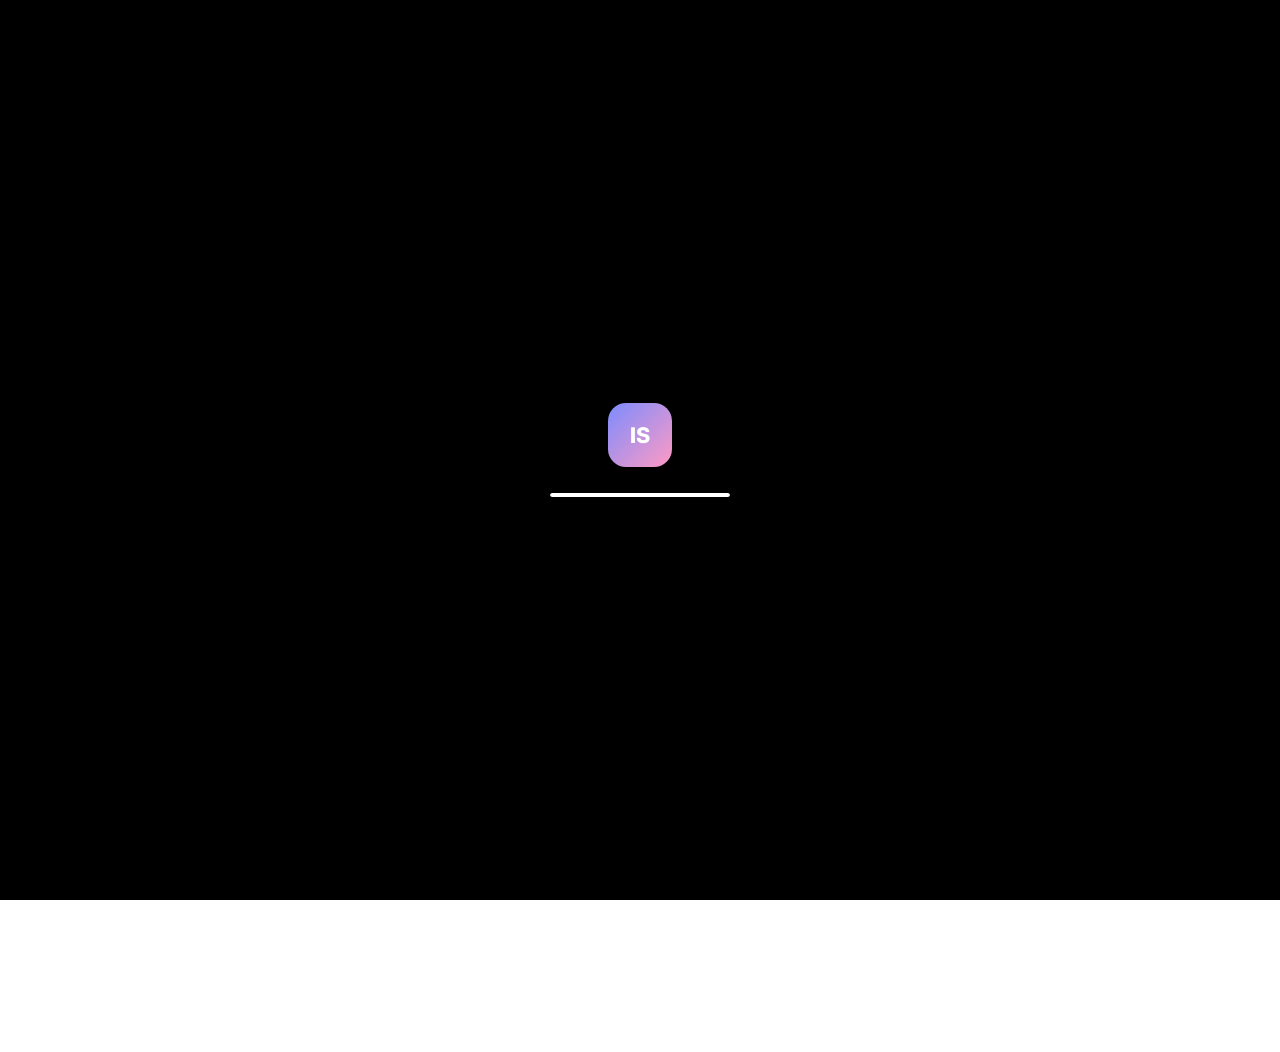
==== index.html @ c1e5e398 "Add files via upload" ====
<!DOCTYPE html>
<html lang="en">
<head>
<meta charset="UTF-8">
<meta name="viewport" content="width=device-width, initial-scale=1.0">
<title>IVXNCHIS</title>
<link rel="preconnect" href="https://fonts.googleapis.com">
<link rel="preconnect" href="https://fonts.gstatic.com" crossorigin>
<link href="https://fonts.googleapis.com/css2?family=Inter:wght@400;500;600;700;800&family=Roboto+Mono:wght@400;500&display=swap" rel="stylesheet">
<style>
  :root{
    --menubar-bg: rgba(255,255,255,0.65);
    --window-bg: rgba(255,255,255,0.82);
    --window-header: rgba(246,246,248,0.9);
    --dock-bg: rgba(255,255,255,0.55);
    --dock-border: rgba(255,255,255,0.6);
    --ink: #1d1d1f;
    --ink-soft: #6e6e73;
    --hair: rgba(0,0,0,0.08);
    --accent: #0071e3;
    --accent-soft: rgba(0,113,227,0.1);
    --red: #ff5f57;
    --yellow: #febc2e;
    --green: #28c840;
  }

  @media (prefers-color-scheme: dark){
    :root{
      --menubar-bg: rgba(28,28,30,0.7);
      --window-bg: rgba(30,30,33,0.82);
      --window-header: rgba(40,40,44,0.92);
      --dock-bg: rgba(30,30,33,0.6);
      --dock-border: rgba(255,255,255,0.14);
      --ink: #f5f5f7;
      --ink-soft: #9a9aa0;
      --hair: rgba(255,255,255,0.1);
      --accent: #0a84ff;
      --accent-soft: rgba(10,132,255,0.18);
    }
  }

  *{ box-sizing:border-box; }
  html{ scroll-behavior:smooth; }
  body{
    margin:0;
    min-height:100vh;
    font-family:'Inter', -apple-system, BlinkMacSystemFont, sans-serif;
    color:var(--ink);
    background: linear-gradient(180deg,
      #1f3868 0%,
      #3f5f9c 18%,
      #6c8fc4 34%,
      #a9bfd9 50%,
      #d3dcd8 64%,
      #b9d3bd 82%,
      #a4cbae 100%);
    background-attachment: fixed;
  }

  ::selection{ background: var(--accent); color:#fff; }
  a{ color:inherit; }
  a:focus-visible, button:focus-visible, input:focus-visible{
    outline:2px solid var(--accent);
    outline-offset:3px;
    border-radius:4px;
  }

  /* ---------------- Menu bar ---------------- */
  .menubar{
    position:sticky;
    top:0;
    z-index:40;
    display:flex;
    align-items:center;
    justify-content:space-between;
    padding: 0.45rem 1rem;
    background:var(--menubar-bg);
    backdrop-filter: blur(20px) saturate(1.6);
    -webkit-backdrop-filter: blur(20px) saturate(1.6);
    border-bottom:1px solid var(--hair);
    font-size:0.82rem;
    font-weight:500;
  }
  .menubar-left{ display:flex; align-items:center; gap:1.15rem; }
  .menubar-left .brand{ font-weight:700; }
  .menubar-left .menu-item{ color: var(--ink-soft); display:none; }
  .menubar-right{ display:flex; align-items:center; gap:0.7rem; color:var(--ink-soft); white-space:nowrap; }
  @media (min-width:640px){
    .menubar-left .menu-item{ display:inline; }
  }
  @media (max-width:420px){
    .menubar{ padding:0.45rem 0.75rem; font-size:0.74rem; }
    .menubar-right{ gap:0.5rem; }
    .menubar-right .loc-text{ display:none; }
  }

  /* ---------------- Desktop shortcuts ---------------- */
  .desktop-icons{
    position:absolute;
    top:4.2rem;
    right:1rem;
    display:flex;
    flex-direction:column;
    gap:1.1rem;
    z-index:5;
  }
  .desktop-icon{
    background:none;
    border:none;
    cursor:pointer;
    display:flex;
    flex-direction:column;
    align-items:center;
    gap:0.3rem;
    width:74px;
    font-family:inherit;
    color:var(--ink);
    padding:0.4rem 0.3rem;
    border-radius:8px;
  }
  .desktop-icon:hover{ background:rgba(255,255,255,0.35); }
  .desktop-icon .glyph{
    width:38px; height:38px;
    border-radius:9px;
    display:flex; align-items:center; justify-content:center;
    font-size:1.1rem;
    box-shadow:0 6px 14px rgba(0,0,0,0.12);
  }
  .desktop-icon span.label{
    font-size:0.68rem;
    text-align:center;
    color:#fff;
    text-shadow:0 1px 4px rgba(0,0,0,0.45);
    line-height:1.2;
  }
  @media (max-width:640px){ .desktop-icons{ display:none; } }

  /* ---------------- Layout ---------------- */
  main{
    max-width:920px;
    margin:0 auto;
    padding: 4.5rem 1.25rem 9rem;
  }
  body.desktop-mode{
    height:100vh;
    overflow:hidden;
  }
  body.desktop-mode main{
    max-width:none;
    width:100%;
    padding-left:4rem;
    padding-right:4rem;
    position:relative;
  }

  .hero{ text-align:center; margin-bottom: 3rem; }
  .avatar-ring{
    width:96px; height:96px;
    border-radius:26px;
    margin:0 auto 1.1rem;
    background: linear-gradient(135deg, #7c8cff, #ff9ac3);
    display:flex; align-items:center; justify-content:center;
    font-weight:800; font-size:1.6rem; color:#fff;
    box-shadow: 0 16px 34px rgba(87, 91, 214, 0.28);
  }
  .hero h1{
    font-size: clamp(1.9rem, 5vw, 2.6rem);
    font-weight:800;
    letter-spacing:-0.02em;
    margin:0 0 0.25rem;
    color:#fff;
    text-shadow: 0 2px 10px rgba(0,0,0,0.25);
  }
  .hero .subtitle{ color:rgba(255,255,255,0.92); font-size:1.05rem; margin:0 0 0.15rem; text-shadow: 0 1px 8px rgba(0,0,0,0.2); }
  .hero .loc{ color:rgba(255,255,255,0.8); font-size:0.9rem; text-shadow: 0 1px 8px rgba(0,0,0,0.2); }

  /* ---------------- Window chrome ---------------- */
  .window{
    background:var(--window-bg);
    backdrop-filter: blur(24px) saturate(1.4);
    -webkit-backdrop-filter: blur(24px) saturate(1.4);
    border-radius:14px;
    border:1px solid var(--dock-border);
    box-shadow: 0 30px 60px -20px rgba(30,30,50,0.28), 0 2px 8px rgba(30,30,50,0.06);
    overflow-x:hidden;
    overflow-y:auto;
    margin-bottom: 2.6rem;
  }
  /* Desktop canvas mode: windows become free-floating, draggable, resizable */
  body.desktop-mode .window{
    position:absolute;
    margin-bottom:0;
    min-width:280px;
    min-height:200px;
  }
  body.desktop-mode .window.dragging{
    box-shadow: 0 42px 84px -20px rgba(20,20,40,0.4), 0 4px 12px rgba(20,20,40,0.12);
  }
  .window-header{
    display:flex;
    align-items:center;
    gap:0.9rem;
    padding:0.65rem 1rem;
    background:var(--window-header);
    border-bottom:1px solid var(--hair);
    position:sticky;
    top:0;
    z-index:5;
  }
  body.desktop-mode .window-header{ cursor:grab; user-select:none; touch-action:none; }
  body.desktop-mode .window.dragging .window-header{ cursor:grabbing; }
  .resize-handle{
    display:none;
    position:absolute;
    right:2px; bottom:2px;
    width:16px; height:16px;
    cursor:nwse-resize;
    touch-action:none;
    background: linear-gradient(135deg, transparent 50%, var(--ink-soft) 50%);
    opacity:0.4;
    border-bottom-right-radius:12px;
  }
  body.desktop-mode .resize-handle{ display:block; }
  .traffic{ display:flex; gap:8px; }
  .traffic span{ width:12px; height:12px; border-radius:50%; display:inline-block; }
  .traffic .r{ background:var(--red); }
  .traffic .y{ background:var(--yellow); }
  .traffic .g{ background:var(--green); }
  .window-title{
    font-size:0.82rem;
    font-weight:600;
    color:var(--ink-soft);
    margin:0 auto;
    transform: translateX(-18px);
  }

  /* ---------------- Finder-style links list ---------------- */
  .finder-cols{
    display:grid;
    grid-template-columns: 1fr 90px 120px;
    gap:0.5rem;
    padding:0.5rem 1.2rem;
    font-size:0.72rem;
    text-transform:uppercase;
    letter-spacing:0.04em;
    color:var(--ink-soft);
    border-bottom:1px solid var(--hair);
    background:var(--window-header);
    position:sticky;
    top:44px;
    z-index:4;
  }
  .finder-list{ list-style:none; margin:0; padding:0.35rem 0.6rem 0.6rem; }
  .finder-row{
    display:grid;
    grid-template-columns: 1fr 90px 120px;
    align-items:center;
    gap:0.5rem;
    padding:0.55rem 0.6rem;
    border-radius:8px;
    text-decoration:none;
    color:var(--ink);
  }
  .finder-row:hover, .finder-row:focus-visible{ background:var(--accent-soft); }
  .finder-name{ display:flex; align-items:center; gap:0.7rem; font-size:0.94rem; }
  .finder-icon{
    width:26px; height:26px; border-radius:7px; flex-shrink:0;
    display:flex; align-items:center; justify-content:center;
    font-size:0.65rem; font-weight:700; color:#fff;
  }
  .finder-kind, .finder-date{ font-size:0.82rem; color:var(--ink-soft); }

  @media (max-width:560px){
    .finder-cols{ display:none; }
    .finder-row{ grid-template-columns: 1fr; row-gap:0.15rem; }
    .finder-kind{ padding-left:2.6rem; }
    .finder-date{ display:none; }
  }

  /* ---------------- Preview-style resume document ---------------- */
  .doc-toolbar{
    display:flex;
    align-items:center;
    justify-content:space-between;
    padding:0.5rem 1.2rem;
    font-size:0.78rem;
    color:var(--ink-soft);
    border-bottom:1px solid var(--hair);
    background:var(--window-header);
    position:sticky;
    top:44px;
    z-index:4;
  }
  .doc-page{
    /* the "paper" always stays light, like a real document in Preview —
       re-pin these locally so dark mode never inverts the sheet's text */
    --ink: #1d1d1f;
    --ink-soft: #6e6e73;
    --accent: #0071e3;
    --accent-soft: rgba(0,113,227,0.1);
    --hair: rgba(0,0,0,0.08);
    color: var(--ink);
    background:#fff;
    margin:1.5rem auto;
    width:calc(100% - 3rem);
    max-width:820px;
    border-radius:6px;
    box-shadow:0 10px 26px rgba(0,0,0,0.12);
    padding: 2.1rem 1.9rem 2.4rem;
  }
  .doc-page h2{
    font-size:1.35rem;
    margin:0 0 0.2rem;
    letter-spacing:-0.01em;
  }
  .doc-page .role{ color:var(--ink-soft); font-size:0.9rem; margin-bottom:0.9rem; }
  .doc-page .summary{ font-size:0.92rem; line-height:1.6; margin-bottom:1.6rem; }

  .doc-section{ margin-bottom:1.5rem; }
  .doc-section h3{
    font-size:0.72rem;
    text-transform:uppercase;
    letter-spacing:0.06em;
    color:var(--accent);
    border-bottom:1px solid var(--hair);
    padding-bottom:0.4rem;
    margin:0 0 0.75rem;
  }
  .doc-job{ margin-bottom:1.05rem; }
  .doc-job .jtitle{ font-size:0.94rem; font-weight:600; }
  .doc-job .jmeta{ font-size:0.78rem; color:var(--ink-soft); margin-bottom:0.3rem; }
  .doc-job ul{ margin:0.3rem 0 0; padding-left:1.15rem; font-size:0.86rem; line-height:1.55; }
  .doc-job li{ margin-bottom:0.2rem; }

  .doc-edu{ font-size:0.88rem; margin-bottom:0.7rem; }
  .doc-edu .school{ color:var(--ink-soft); font-size:0.78rem; }

  .chip-row{ display:flex; flex-wrap:wrap; gap:0.45rem; }
  .chip{
    font-size:0.76rem;
    background:var(--accent-soft);
    color:var(--accent);
    padding:0.3rem 0.65rem;
    border-radius:20px;
    font-weight:500;
  }

  .contact-grid{ display:grid; grid-template-columns:auto 1fr; gap:0.35rem 1rem; font-size:0.88rem; }
  .contact-grid dt{ color:var(--ink-soft); }
  .contact-grid dd{ margin:0; }

  /* ---------------- Dock ---------------- */
  .dock-wrap{
    position:fixed;
    left:0; right:0; bottom:0.9rem;
    bottom: max(0.9rem, env(safe-area-inset-bottom));
    display:flex;
    justify-content:center;
    z-index:30;
    pointer-events:none;
    padding: 0 0.75rem;
  }
  .dock{
    pointer-events:all;
    display:flex;
    align-items:flex-end;
    gap:0.55rem;
    padding:0.55rem 0.8rem;
    background:var(--dock-bg);
    backdrop-filter: blur(22px) saturate(1.6);
    -webkit-backdrop-filter: blur(22px) saturate(1.6);
    border-radius:20px;
    border:1px solid var(--dock-border);
    box-shadow: 0 18px 40px rgba(20,20,40,0.22);
  }
  .dock-item{
    position:relative;
    width:48px; height:48px;
    border-radius:12px;
    border:none;
    cursor:pointer;
    display:flex; align-items:center; justify-content:center;
    color:#fff;
    font-weight:700;
    font-size:0.78rem;
    text-decoration:none;
    transition: transform 0.14s ease, margin 0.14s ease;
    box-shadow: 0 6px 12px rgba(0,0,0,0.18);
    flex-shrink:0;
  }
  .dock-item:hover{ transform: translateY(-10px) scale(1.14); }
  .dock-item::after{
    content: attr(data-label);
    position:absolute;
    bottom:calc(100% + 10px);
    left:50%;
    transform: translateX(-50%);
    background:rgba(30,30,32,0.85);
    color:#fff;
    font-size:0.72rem;
    font-weight:500;
    padding:0.3rem 0.6rem;
    border-radius:6px;
    white-space:nowrap;
    opacity:0;
    pointer-events:none;
    transition: opacity 0.12s ease;
  }
  .dock-item:hover::after, .dock-item:focus-visible::after{ opacity:1; }

  @media (max-width:480px){
    .dock{ gap:0.4rem; padding:0.45rem 0.6rem; border-radius:18px; max-width:100%; overflow-x:auto; scrollbar-width:none; }
    .dock::-webkit-scrollbar{ display:none; }
    .dock-item{ width:40px; height:40px; border-radius:10px; font-size:0.68rem; }
    .dock-item:hover{ transform: translateY(-6px) scale(1.08); }
    .dock-item::after{ display:none; }
  }
  .dock-dot{
    position:absolute;
    bottom:-7px;
    left:50%;
    transform:translateX(-50%);
    width:4px; height:4px;
    border-radius:50%;
    background:var(--ink-soft);
  }
  .dock-sep{ width:1px; align-self:stretch; background:rgba(0,0,0,0.1); margin: 4px 0.15rem; }

  .about{ background: linear-gradient(160deg,#a78bfa,#7c5cf0); }
  .ig{ background: radial-gradient(circle at 30% 110%, #fdf497 0%, #fd5949 30%, #d6249f 55%, #285AEB 100%); }
  .x{ background:#000; }
  .tt{ background: linear-gradient(135deg, #010101 0%, #010101 45%, #25f4ee 70%, #fe2c55 100%); }
  .dc{ background:#5865F2; }
  .sp{ background:#1DB954; }
  .lb{ background: linear-gradient(135deg, #00e054, #40bcf4 55%, #ff8000); }
  .wa{ background:#25D366; }
  .mail{ background: linear-gradient(160deg, #6b8cff, #3a5be0); }

  footer{
    text-align:center;
    color:var(--ink-soft);
    font-size:0.8rem;
    padding-bottom:2rem;
  }

  /* ---------------- Boot screen ---------------- */
  #bootScreen{
    position:fixed;
    inset:0;
    z-index:100;
    background:#000;
    display:flex;
    flex-direction:column;
    align-items:center;
    justify-content:center;
    gap:1.6rem;
    transition: opacity 0.5s ease;
  }
  #bootScreen.hidden{ opacity:0; pointer-events:none; }
  .boot-mark{
    width:64px; height:64px;
    border-radius:18px;
    background: linear-gradient(135deg, #7c8cff, #ff9ac3);
    display:flex; align-items:center; justify-content:center;
    font-family:'Inter', sans-serif;
    font-weight:800;
    font-size:1.35rem;
    color:#fff;
  }
  .boot-bar{
    width:180px;
    height:4px;
    border-radius:4px;
    background:rgba(255,255,255,0.18);
    overflow:hidden;
  }
  .boot-bar-fill{
    height:100%;
    width:0%;
    border-radius:4px;
    background:#fff;
    animation: bootfill 1.3s ease forwards 0.15s;
  }
  @keyframes bootfill{ to{ width:100%; } }

  /* ---------------- Reveal / window-open animation ---------------- */
  body.booting .menubar,
  body.booting .desktop-icons,
  body.booting main .window,
  body.booting .dock-wrap,
  body.booting footer{
    opacity:0;
  }
  .menubar, .desktop-icons, .dock-wrap, footer{
    transition: opacity 0.5s ease, transform 0.5s cubic-bezier(0.34,1.2,0.64,1);
  }
  body.booting .menubar{ transform: translateY(-100%); }
  body.booting .dock-wrap{ transform: translateY(30px); }

  main .window{
    transform-origin: 50% 20%;
    transition: opacity 0.5s cubic-bezier(0.22,1,0.36,1), transform 0.5s cubic-bezier(0.22,1,0.36,1);
  }
  body.booting main .window{ transform: scale(0.9) translateY(18px); }
  main .window:nth-of-type(1){ transition-delay: 0.08s; }
  main .window:nth-of-type(2){ transition-delay: 0.18s; }
  main .window:nth-of-type(3){ transition-delay: 0.28s; }
  .dock-wrap{ transition-delay: 0.32s; }
  footer{ transition-delay: 0.4s; }

  @media (prefers-reduced-motion: reduce){
    html{ scroll-behavior:auto; }
    .dock-item{ transition:none; }
    .dock-item:hover{ transform:none; }
    #bootScreen{ display:none; }
    body.booting .menubar, body.booting .desktop-icons, body.booting main .window,
    body.booting .dock-wrap, body.booting footer{ opacity:1; transform:none; }
    .menubar, .dock-wrap, main .window{ transition:none; }
  }
</style>
</head>
<body class="booting">

<div id="bootScreen" aria-hidden="true">
  <div class="boot-mark">IS</div>
  <div class="boot-bar"><div class="boot-bar-fill"></div></div>
</div>

<div class="menubar">
  <div class="menubar-left">
    <span class="brand">IVXNCHIS</span>
    <span class="menu-item">File</span>
    <span class="menu-item">Edit</span>
    <span class="menu-item">View</span>
    <span class="menu-item">Window</span>
    <span class="menu-item">Help</span>
  </div>
  <div class="menubar-right">
    <span class="loc-text">Bucaramanga, CO</span>
    <span id="clock"></span>
  </div>
</div>

<div class="desktop-icons">
  <button class="desktop-icon" data-target="links">
    <span class="glyph" style="background:linear-gradient(160deg,#8fb7ff,#5a86f7);">📁</span>
    <span class="label">Links</span>
  </button>
  <button class="desktop-icon" data-target="resume">
    <span class="glyph" style="background:linear-gradient(160deg,#ff9d9d,#f45c5c);">📄</span>
    <span class="label">Resume.pdf</span>
  </button>
</div>

<main>
  <div class="hero">
    <div class="avatar-ring" aria-hidden="true">IS</div>
    <h1>IVXNCHIS</h1>
    <p class="subtitle">Ivan Solano — Customer Service Supervisor &amp; Communications Professional</p>
    <p class="loc">Bucaramanga, Colombia</p>
  </div>

  <!-- Preview: Resume -->
  <section class="window" id="resume" aria-label="Resume">
    <div class="window-header">
      <div class="traffic"><span class="r"></span><span class="y"></span><span class="g"></span></div>
      <p class="window-title">Resume.pdf — Preview</p>
    </div>
    <div class="doc-toolbar">
      <span>1 of 1</span>
      <button type="button" id="shareBtn" style="background:none; border:none; cursor:pointer; padding:0; font-family:inherit; color:var(--accent); text-decoration:none; font-weight:600; font-size:0.78rem;">Share ⤴</button>
    </div>

    <div class="doc-page">
      <h2>Ivan Solano</h2>
      <p class="role">Customer Service Supervisor &amp; Communications Professional — Bucaramanga, Colombia</p>
      <p class="summary">
        Customer service leader with six years across bilingual operations, retention, and team management in the online gaming industry. Currently leads a 10-agent team supporting VIP and general players, drawing on a communications background to build team culture and read player sentiment. Runs retention-focused email and marketing campaigns, manages affiliate relationships, and communicates with an international, multi-market player base.
      </p>

      <div class="doc-section">
        <h3>Work Experience</h3>

        <div class="doc-job">
          <div class="jtitle">Customer Service Supervisor, Data Analyst &amp; Retention Specialist</div>
          <div class="jmeta">Anj of Gold Limitada — April 2025 – Present</div>
          <ul>
            <li>Lead and coach a 10-agent team supporting VIP and general players, setting retention/outreach strategy behind GGR growth.</li>
            <li>Create and run email and marketing campaigns as part of end-to-end retention outreach.</li>
            <li>Communicate directly with players across multiple international markets in various languages.</li>
            <li>Primary point of contact for key affiliate partners, managing revenue-sharing relationships.</li>
            <li>Translate performance data into a continuous coaching and decision-making loop for the team.</li>
          </ul>
        </div>

        <div class="doc-job">
          <div class="jtitle">Customer Agent</div>
          <div class="jmeta">Anj of Gold Limitada — October 2024 – March 2025</div>
          <ul><li>Delivered day-to-day player support and account resolution, earning promotion to Supervisor within six months.</li></ul>
        </div>

        <div class="doc-job">
          <div class="jtitle">Bilingual Agent — Altice USA Campaign</div>
          <div class="jmeta">Accedo Colombia SAS, Bucaramanga — May – July 2022</div>
          <ul><li>Ran retention outreach for Optimum (Altice USA) cable and internet subscribers in a fast-paced bilingual call environment.</li></ul>
        </div>

        <div class="doc-job">
          <div class="jtitle">Bilingual Agent — Cricket Wireless Campaign</div>
          <div class="jmeta">Accedo Colombia SAS, Bucaramanga — May – October 2020</div>
          <ul><li>Provided bilingual account support handling payments, billing disputes, and technical troubleshooting.</li></ul>
        </div>

        <div class="doc-job">
          <div class="jtitle">Assistant and Client Advisor</div>
          <div class="jmeta">Stylos Mary, Bucaramanga — January 2016 – July 2019</div>
          <ul><li>Provided customer service and support to staff and clients.</li></ul>
        </div>
      </div>

      <div class="doc-section">
        <h3>Education</h3>
        <div class="doc-edu">
          B.A., Social Communication – Journalism<br>
          <span class="school">Universidad Pontificia Bolivariana, Bucaramanga — July 2017 – March 2025</span>
        </div>
        <div class="doc-edu">
          Baccalaureate, Industrial Mechanics Technician<br>
          <span class="school">Instituto Técnico Superior Dámaso Zapata, Bucaramanga — January 2011 – December 2016</span>
        </div>
      </div>

      <div class="doc-section">
        <h3>Languages</h3>
        <p style="font-size:0.9rem; margin:0;">Spanish — Native &nbsp;|&nbsp; English — C2</p>
      </div>

      <div class="doc-section" style="margin-bottom:0;">
        <h3>Skills</h3>
        <div class="chip-row">
          <span class="chip">Team leadership</span>
          <span class="chip">VIP &amp; player relations</span>
          <span class="chip">Retention strategy</span>
          <span class="chip">Marketing campaigns</span>
          <span class="chip">Affiliate relations</span>
          <span class="chip">Conflict resolution</span>
          <span class="chip">Multilingual comms</span>
          <span class="chip">Slack / Teams / Meet</span>
        </div>
      </div>
    </div>
    <div class="resize-handle" aria-hidden="true"></div>
  </section>

  <!-- Finder: Links -->
  <section class="window" id="links" aria-label="Links">
    <div class="window-header">
      <div class="traffic"><span class="r"></span><span class="y"></span><span class="g"></span></div>
      <p class="window-title">Links — Finder</p>
    </div>
    <div class="finder-cols">
      <span>Name</span><span>Kind</span><span>Comment</span>
    </div>
    <ul class="finder-list">
      <li><a class="finder-row" href="https://instagram.com/ivan.sln" target="_blank" rel="noopener">
        <span class="finder-name"><span class="finder-icon ig"><svg viewBox="0 0 16 16" width="15" height="15" fill="currentColor"><path d="M8 0C5.829 0 5.556.01 4.703.048 3.85.088 3.269.222 2.76.42a3.9 3.9 0 0 0-1.417.923A3.9 3.9 0 0 0 .42 2.76C.222 3.268.087 3.85.048 4.7.01 5.555 0 5.827 0 8.001c0 2.172.01 2.444.048 3.297.04.852.174 1.433.372 1.942.205.526.478.972.923 1.417.444.445.89.719 1.416.923.51.198 1.09.333 1.942.372C5.555 15.99 5.827 16 8 16s2.444-.01 3.298-.048c.851-.04 1.434-.174 1.943-.372a3.9 3.9 0 0 0 1.416-.923c.445-.445.718-.891.923-1.417.197-.509.332-1.09.372-1.942C15.99 10.445 16 10.173 16 8s-.01-2.445-.048-3.299c-.04-.851-.175-1.433-.372-1.941a3.9 3.9 0 0 0-.923-1.417A3.9 3.9 0 0 0 13.24.42c-.51-.198-1.092-.333-1.943-.372C10.443.01 10.172 0 7.998 0zm-.717 1.442h.718c2.136 0 2.389.007 3.232.046.78.035 1.204.166 1.486.275.373.145.64.319.92.599s.453.546.598.92c.11.281.24.705.275 1.485.039.843.047 1.096.047 3.231s-.008 2.389-.047 3.232c-.035.78-.166 1.203-.275 1.485a2.5 2.5 0 0 1-.599.919c-.28.28-.546.453-.92.598-.28.11-.704.24-1.485.276-.843.038-1.096.047-3.232.047s-2.39-.009-3.233-.047c-.78-.036-1.203-.166-1.485-.276a2.5 2.5 0 0 1-.92-.598 2.5 2.5 0 0 1-.6-.92c-.109-.281-.24-.705-.275-1.485-.038-.843-.046-1.096-.046-3.233s.008-2.388.046-3.231c.036-.78.166-1.204.276-1.486.145-.373.319-.64.599-.92s.546-.453.92-.598c.282-.11.705-.24 1.485-.276.738-.034 1.024-.044 2.515-.045zm4.988 1.328a.96.96 0 1 0 0 1.92.96.96 0 0 0 0-1.92m-4.27 1.122a4.109 4.109 0 1 0 0 8.217 4.109 4.109 0 0 0 0-8.217m0 1.441a2.667 2.667 0 1 1 0 5.334 2.667 2.667 0 0 1 0-5.334"/></svg></span>Instagram</span>
        <span class="finder-kind">Profile</span>
        <span class="finder-date">@ivan.sln</span>
      </a></li>
      <li><a class="finder-row" href="https://x.com/ivxnchis" target="_blank" rel="noopener">
        <span class="finder-name"><span class="finder-icon x"><svg viewBox="0 0 16 16" width="13" height="13" fill="currentColor"><path d="M12.6.75h2.454l-5.36 6.142L16 15.25h-4.937l-3.867-5.07-4.425 5.07H.316l5.733-6.57L0 .75h5.063l3.495 4.633L12.601.75Zm-.86 13.028h1.36L4.323 2.145H2.865z"/></svg></span>X</span>
        <span class="finder-kind">Profile</span>
        <span class="finder-date">@ivxnchis</span>
      </a></li>
      <li><a class="finder-row" href="https://www.tiktok.com/@ivxnchis" target="_blank" rel="noopener">
        <span class="finder-name"><span class="finder-icon tt"><svg viewBox="0 0 16 16" width="15" height="15" fill="currentColor"><path d="M9 0h1.98c.144.715.54 1.617 1.235 2.512C12.895 3.389 13.797 4 15 4v2c-1.753 0-3.07-.814-4-1.829V11a5 5 0 1 1-5-5v2a3 3 0 1 0 3 3z"/></svg></span>TikTok</span>
        <span class="finder-kind">Profile</span>
        <span class="finder-date">@ivxnchis</span>
      </a></li>
      <li><a class="finder-row" href="https://discordapp.com/users/IVXNCHIS#2307" target="_blank" rel="noopener">
        <span class="finder-name"><span class="finder-icon dc"><svg viewBox="0 0 16 16" width="15" height="15" fill="currentColor"><path d="M13.545 2.907a13.2 13.2 0 0 0-3.257-1.011.05.05 0 0 0-.052.025c-.141.25-.297.577-.406.833a12.2 12.2 0 0 0-3.658 0 8 8 0 0 0-.412-.833.05.05 0 0 0-.052-.025c-1.125.194-2.22.534-3.257 1.011a.04.04 0 0 0-.021.018C.356 6.024-.213 9.047.066 12.032q.003.022.021.037a13.3 13.3 0 0 0 3.995 2.02.05.05 0 0 0 .056-.019q.463-.63.818-1.329a.05.05 0 0 0-.01-.059l-.018-.011a9 9 0 0 1-1.248-.595.05.05 0 0 1-.02-.066l.015-.019q.127-.095.248-.195a.05.05 0 0 1 .051-.007c2.619 1.196 5.454 1.196 8.041 0a.05.05 0 0 1 .053.007q.121.1.248.195a.05.05 0 0 1-.004.085 8 8 0 0 1-1.249.594.05.05 0 0 0-.03.03.05.05 0 0 0 .003.041c.24.465.515.909.817 1.329a.05.05 0 0 0 .056.019 13.2 13.2 0 0 0 4.001-2.02.05.05 0 0 0 .021-.037c.334-3.451-.559-6.449-2.366-9.106a.03.03 0 0 0-.02-.019m-8.198 7.307c-.789 0-1.438-.724-1.438-1.612s.637-1.613 1.438-1.613c.807 0 1.45.73 1.438 1.613 0 .888-.637 1.612-1.438 1.612m5.316 0c-.788 0-1.438-.724-1.438-1.612s.637-1.613 1.438-1.613c.807 0 1.451.73 1.438 1.613 0 .888-.631 1.612-1.438 1.612"/></svg></span>Discord</span>
        <span class="finder-kind">Server</span>
        <span class="finder-date">IVXNCHIS#2307</span>
      </a></li>
      <li><a class="finder-row" href="https://open.spotify.com/user/ivansolanoc" target="_blank" rel="noopener">
        <span class="finder-name"><span class="finder-icon sp"><svg viewBox="0 0 16 16" width="15" height="15" fill="currentColor"><path d="M8 0a8 8 0 1 0 0 16A8 8 0 0 0 8 0m3.669 11.538a.5.5 0 0 1-.686.165c-1.879-1.147-4.243-1.407-7.028-.77a.499.499 0 0 1-.222-.973c3.048-.696 5.662-.397 7.77.892a.5.5 0 0 1 .166.686m.979-2.178a.624.624 0 0 1-.858.205c-2.15-1.321-5.428-1.704-7.972-.932a.625.625 0 0 1-.362-1.194c2.905-.881 6.517-.454 8.986 1.063a.624.624 0 0 1 .206.858m.084-2.268C10.154 5.56 5.9 5.419 3.438 6.166a.748.748 0 1 1-.434-1.432c2.825-.857 7.523-.692 10.492 1.07a.747.747 0 1 1-.764 1.288"/></svg></span>Spotify</span>
        <span class="finder-kind">Playlist</span>
        <span class="finder-date">Now playing</span>
      </a></li>
      <li><a class="finder-row" href="https://letterboxd.com/IVXNCHIS" target="_blank" rel="noopener">
        <span class="finder-name"><span class="finder-icon lb"><svg viewBox="0 0 24 24" width="15" height="15" fill="currentColor"><circle cx="5" cy="12" r="2.6"/><circle cx="12" cy="12" r="2.6"/><circle cx="19" cy="12" r="2.6"/></svg></span>Letterboxd</span>
        <span class="finder-kind">Film log</span>
        <span class="finder-date">Reviews</span>
      </a></li>
      <li><a class="finder-row" href="https://wa.link/rcedvv" target="_blank" rel="noopener">
        <span class="finder-name"><span class="finder-icon wa"><svg viewBox="0 0 16 16" width="15" height="15" fill="currentColor"><path d="M13.601 2.326A7.85 7.85 0 0 0 7.994 0C3.627 0 .068 3.558.064 7.926c0 1.399.366 2.76 1.057 3.965L0 16l4.204-1.102a7.9 7.9 0 0 0 3.79.965h.004c4.368 0 7.926-3.558 7.93-7.93A7.9 7.9 0 0 0 13.6 2.326zM7.994 14.521a6.6 6.6 0 0 1-3.356-.92l-.24-.144-2.494.654.666-2.433-.156-.251a6.56 6.56 0 0 1-1.007-3.505c0-3.626 2.957-6.584 6.591-6.584a6.56 6.56 0 0 1 4.66 1.931 6.56 6.56 0 0 1 1.928 4.66c-.004 3.639-2.961 6.592-6.592 6.592m3.615-4.934c-.197-.099-1.17-.578-1.353-.646-.182-.065-.315-.099-.445.099-.133.197-.513.646-.627.775-.114.133-.232.148-.43.05-.197-.1-.836-.308-1.592-.985-.59-.525-.985-1.175-1.103-1.372-.114-.198-.011-.304.088-.403.087-.088.197-.232.296-.346.1-.114.133-.198.198-.33.065-.134.034-.248-.015-.347-.05-.099-.445-1.076-.612-1.47-.16-.389-.323-.335-.445-.34-.114-.007-.247-.007-.38-.007a.73.73 0 0 0-.529.247c-.182.198-.691.677-.691 1.654s.71 1.916.81 2.049c.098.133 1.394 2.132 3.383 2.992.47.205.84.326 1.129.418.475.152.904.129 1.246.08.38-.058 1.171-.48 1.338-.943.164-.464.164-.86.114-.943-.049-.084-.182-.133-.38-.232"/></svg></span>WhatsApp</span>
        <span class="finder-kind">Chat</span>
        <span class="finder-date">Message me</span>
      </a></li>
    </ul>
    <div class="resize-handle" aria-hidden="true"></div>
  </section>

  <!-- Contact -->
  <section class="window" id="contact" aria-label="Contact">
    <div class="window-header">
      <div class="traffic"><span class="r"></span><span class="y"></span><span class="g"></span></div>
      <p class="window-title">Contact — Notes</p>
    </div>
    <div style="padding:1.4rem 1.6rem 1.8rem;">
      <dl class="contact-grid">
        <dt>Email</dt><dd><a href="mailto:reach@ivxnchis.com" style="color:var(--accent); text-decoration:none;">reach@ivxnchis.com</a></dd>
        <dt>Phone</dt><dd>+57 317 453 9210</dd>
        <dt>Status</dt><dd style="color:var(--green); font-weight:600;">● Open to opportunities</dd>
      </dl>
    </div>
    <div class="resize-handle" aria-hidden="true"></div>
  </section>
</main>

<footer>&copy; <span id="year"></span> ivxnchis.com</footer>

<div class="dock-wrap">
  <nav class="dock" aria-label="Quick links dock">
    <a class="dock-item about" href="/about" data-label="About"><svg viewBox="0 0 16 16" width="20" height="20" fill="currentColor"><path d="M8 8a3 3 0 1 0 0-6 3 3 0 0 0 0 6m2 1H6a5 5 0 0 0-5 5 1 1 0 0 0 1 1h12a1 1 0 0 0 1-1 5 5 0 0 0-5-5"/></svg></a>
    <span class="dock-sep" aria-hidden="true"></span>
    <a class="dock-item ig" href="https://instagram.com/ivan.sln" target="_blank" rel="noopener" data-label="Instagram"><svg viewBox="0 0 16 16" width="20" height="20" fill="currentColor"><path d="M8 0C5.829 0 5.556.01 4.703.048 3.85.088 3.269.222 2.76.42a3.9 3.9 0 0 0-1.417.923A3.9 3.9 0 0 0 .42 2.76C.222 3.268.087 3.85.048 4.7.01 5.555 0 5.827 0 8.001c0 2.172.01 2.444.048 3.297.04.852.174 1.433.372 1.942.205.526.478.972.923 1.417.444.445.89.719 1.416.923.51.198 1.09.333 1.942.372C5.555 15.99 5.827 16 8 16s2.444-.01 3.298-.048c.851-.04 1.434-.174 1.943-.372a3.9 3.9 0 0 0 1.416-.923c.445-.445.718-.891.923-1.417.197-.509.332-1.09.372-1.942C15.99 10.445 16 10.173 16 8s-.01-2.445-.048-3.299c-.04-.851-.175-1.433-.372-1.941a3.9 3.9 0 0 0-.923-1.417A3.9 3.9 0 0 0 13.24.42c-.51-.198-1.092-.333-1.943-.372C10.443.01 10.172 0 7.998 0zm-.717 1.442h.718c2.136 0 2.389.007 3.232.046.78.035 1.204.166 1.486.275.373.145.64.319.92.599s.453.546.598.92c.11.281.24.705.275 1.485.039.843.047 1.096.047 3.231s-.008 2.389-.047 3.232c-.035.78-.166 1.203-.275 1.485a2.5 2.5 0 0 1-.599.919c-.28.28-.546.453-.92.598-.28.11-.704.24-1.485.276-.843.038-1.096.047-3.232.047s-2.39-.009-3.233-.047c-.78-.036-1.203-.166-1.485-.276a2.5 2.5 0 0 1-.92-.598 2.5 2.5 0 0 1-.6-.92c-.109-.281-.24-.705-.275-1.485-.038-.843-.046-1.096-.046-3.233s.008-2.388.046-3.231c.036-.78.166-1.204.276-1.486.145-.373.319-.64.599-.92s.546-.453.92-.598c.282-.11.705-.24 1.485-.276.738-.034 1.024-.044 2.515-.045zm4.988 1.328a.96.96 0 1 0 0 1.92.96.96 0 0 0 0-1.92m-4.27 1.122a4.109 4.109 0 1 0 0 8.217 4.109 4.109 0 0 0 0-8.217m0 1.441a2.667 2.667 0 1 1 0 5.334 2.667 2.667 0 0 1 0-5.334"/></svg></a>
    <a class="dock-item x" href="https://x.com/ivxnchis" target="_blank" rel="noopener" data-label="X"><svg viewBox="0 0 16 16" width="17" height="17" fill="currentColor"><path d="M12.6.75h2.454l-5.36 6.142L16 15.25h-4.937l-3.867-5.07-4.425 5.07H.316l5.733-6.57L0 .75h5.063l3.495 4.633L12.601.75Zm-.86 13.028h1.36L4.323 2.145H2.865z"/></svg></a>
    <a class="dock-item tt" href="https://www.tiktok.com/@ivxnchis" target="_blank" rel="noopener" data-label="TikTok"><svg viewBox="0 0 16 16" width="20" height="20" fill="currentColor"><path d="M9 0h1.98c.144.715.54 1.617 1.235 2.512C12.895 3.389 13.797 4 15 4v2c-1.753 0-3.07-.814-4-1.829V11a5 5 0 1 1-5-5v2a3 3 0 1 0 3 3z"/></svg></a>
    <a class="dock-item dc" href="https://discordapp.com/users/IVXNCHIS#2307" target="_blank" rel="noopener" data-label="Discord"><svg viewBox="0 0 16 16" width="20" height="20" fill="currentColor"><path d="M13.545 2.907a13.2 13.2 0 0 0-3.257-1.011.05.05 0 0 0-.052.025c-.141.25-.297.577-.406.833a12.2 12.2 0 0 0-3.658 0 8 8 0 0 0-.412-.833.05.05 0 0 0-.052-.025c-1.125.194-2.22.534-3.257 1.011a.04.04 0 0 0-.021.018C.356 6.024-.213 9.047.066 12.032q.003.022.021.037a13.3 13.3 0 0 0 3.995 2.02.05.05 0 0 0 .056-.019q.463-.63.818-1.329a.05.05 0 0 0-.01-.059l-.018-.011a9 9 0 0 1-1.248-.595.05.05 0 0 1-.02-.066l.015-.019q.127-.095.248-.195a.05.05 0 0 1 .051-.007c2.619 1.196 5.454 1.196 8.041 0a.05.05 0 0 1 .053.007q.121.1.248.195a.05.05 0 0 1-.004.085 8 8 0 0 1-1.249.594.05.05 0 0 0-.03.03.05.05 0 0 0 .003.041c.24.465.515.909.817 1.329a.05.05 0 0 0 .056.019 13.2 13.2 0 0 0 4.001-2.02.05.05 0 0 0 .021-.037c.334-3.451-.559-6.449-2.366-9.106a.03.03 0 0 0-.02-.019m-8.198 7.307c-.789 0-1.438-.724-1.438-1.612s.637-1.613 1.438-1.613c.807 0 1.45.73 1.438 1.613 0 .888-.637 1.612-1.438 1.612m5.316 0c-.788 0-1.438-.724-1.438-1.612s.637-1.613 1.438-1.613c.807 0 1.451.73 1.438 1.613 0 .888-.631 1.612-1.438 1.612"/></svg></a>
    <a class="dock-item sp" href="https://open.spotify.com/user/ivansolanoc" target="_blank" rel="noopener" data-label="Spotify"><svg viewBox="0 0 16 16" width="20" height="20" fill="currentColor"><path d="M8 0a8 8 0 1 0 0 16A8 8 0 0 0 8 0m3.669 11.538a.5.5 0 0 1-.686.165c-1.879-1.147-4.243-1.407-7.028-.77a.499.499 0 0 1-.222-.973c3.048-.696 5.662-.397 7.77.892a.5.5 0 0 1 .166.686m.979-2.178a.624.624 0 0 1-.858.205c-2.15-1.321-5.428-1.704-7.972-.932a.625.625 0 0 1-.362-1.194c2.905-.881 6.517-.454 8.986 1.063a.624.624 0 0 1 .206.858m.084-2.268C10.154 5.56 5.9 5.419 3.438 6.166a.748.748 0 1 1-.434-1.432c2.825-.857 7.523-.692 10.492 1.07a.747.747 0 1 1-.764 1.288"/></svg></a>
    <a class="dock-item lb" href="https://letterboxd.com/IVXNCHIS" target="_blank" rel="noopener" data-label="Letterboxd"><svg viewBox="0 0 24 24" width="20" height="20" fill="currentColor"><circle cx="5" cy="12" r="2.8"/><circle cx="12" cy="12" r="2.8"/><circle cx="19" cy="12" r="2.8"/></svg></a>
    <a class="dock-item wa" href="https://wa.link/rcedvv" target="_blank" rel="noopener" data-label="WhatsApp"><svg viewBox="0 0 16 16" width="20" height="20" fill="currentColor"><path d="M13.601 2.326A7.85 7.85 0 0 0 7.994 0C3.627 0 .068 3.558.064 7.926c0 1.399.366 2.76 1.057 3.965L0 16l4.204-1.102a7.9 7.9 0 0 0 3.79.965h.004c4.368 0 7.926-3.558 7.93-7.93A7.9 7.9 0 0 0 13.6 2.326zM7.994 14.521a6.6 6.6 0 0 1-3.356-.92l-.24-.144-2.494.654.666-2.433-.156-.251a6.56 6.56 0 0 1-1.007-3.505c0-3.626 2.957-6.584 6.591-6.584a6.56 6.56 0 0 1 4.66 1.931 6.56 6.56 0 0 1 1.928 4.66c-.004 3.639-2.961 6.592-6.592 6.592m3.615-4.934c-.197-.099-1.17-.578-1.353-.646-.182-.065-.315-.099-.445.099-.133.197-.513.646-.627.775-.114.133-.232.148-.43.05-.197-.1-.836-.308-1.592-.985-.59-.525-.985-1.175-1.103-1.372-.114-.198-.011-.304.088-.403.087-.088.197-.232.296-.346.1-.114.133-.198.198-.33.065-.134.034-.248-.015-.347-.05-.099-.445-1.076-.612-1.47-.16-.389-.323-.335-.445-.34-.114-.007-.247-.007-.38-.007a.73.73 0 0 0-.529.247c-.182.198-.691.677-.691 1.654s.71 1.916.81 2.049c.098.133 1.394 2.132 3.383 2.992.47.205.84.326 1.129.418.475.152.904.129 1.246.08.38-.058 1.171-.48 1.338-.943.164-.464.164-.86.114-.943-.049-.084-.182-.133-.38-.232"/></svg></a>
    <span class="dock-sep" aria-hidden="true"></span>
    <a class="dock-item mail" href="mailto:reach@ivxnchis.com" data-label="Email"><svg viewBox="0 0 24 24" width="20" height="20" fill="none" stroke="currentColor" stroke-width="2" stroke-linecap="round" stroke-linejoin="round"><rect x="3" y="5" width="18" height="14" rx="2"/><path d="M3 6l9 7 9-7"/></svg></a>
  </nav>
</div>

<script>
  document.getElementById('year').textContent = new Date().getFullYear();

  function updateClock(){
    var now = new Date();
    var days = ['Sun','Mon','Tue','Wed','Thu','Fri','Sat'];
    var h = now.getHours();
    var ampm = h >= 12 ? 'PM' : 'AM';
    var h12 = h % 12 || 12;
    var m = String(now.getMinutes()).padStart(2,'0');
    document.getElementById('clock').textContent = days[now.getDay()] + ' ' + now.getDate() + ' ' + h12 + ':' + m + ' ' + ampm;
  }
  updateClock();
  setInterval(updateClock, 15000);

  document.querySelectorAll('.desktop-icon').forEach(function(btn){
    btn.addEventListener('click', function(){
      var el = document.getElementById(btn.dataset.target);
      if(el){ el.scrollIntoView({behavior:'smooth', block:'start'}); }
    });
  });

  /* ---------------- Desktop windowing: drag, resize, side-by-side layout ---------------- */
  (function(){
    var BREAKPOINT = 900;
    var main = document.querySelector('main');
    var windows = Array.prototype.slice.call(document.querySelectorAll('main .window'));
    if(!main || !windows.length) return;

    var desktopModeActive = false;
    var zCounter = 10;

    function bringToFront(win){
      zCounter++;
      win.style.zIndex = zCounter;
    }

    function updateCanvasHeight(){
      if(!desktopModeActive) return;
      var maxBottom = 0;
      windows.forEach(function(w){
        var bottom = w.offsetTop + w.offsetHeight;
        if(bottom > maxBottom) maxBottom = bottom;
      });
      main.style.minHeight = (maxBottom + 40) + 'px';
    }

    function layoutWindows(){
      var resume = document.getElementById('resume');
      var links = document.getElementById('links');
      var contact = document.getElementById('contact');
      var hero = document.querySelector('.hero');
      var menubar = document.querySelector('.menubar');
      if(!resume || !links || !contact || !hero) return;

      // clear any explicit heights first so hero/measurements are clean
      windows.forEach(function(w){ w.style.height = ''; });

      requestAnimationFrame(function(){
        var menubarH = menubar ? menubar.offsetHeight : 0;
        var topY = hero.offsetTop + hero.offsetHeight + 28; // clear the name/hero block
        var dockClearance = 150; // room for the dock, plus a safety buffer
        var availableH = Math.max(420, window.innerHeight - menubarH - topY - dockClearance);

        // Resume: wide, tall, and the one window whose content genuinely needs
        // to scroll internally rather than pushing the whole page taller.
        resume.style.left = '0px';
        resume.style.top = topY + 'px';
        resume.style.width = '760px';
        resume.style.height = availableH + 'px';
        bringToFront(resume);

        // Links: natural height, stacked above Contact in a right-hand column,
        // spaced out further to use the open space beside Resume.
        links.style.left = '900px';
        links.style.top = topY + 'px';
        links.style.width = '440px';
        bringToFront(links);

        requestAnimationFrame(function(){
          var linksBottom = links.offsetTop + links.offsetHeight;
          contact.style.left = '900px';
          contact.style.top = (linksBottom + 24) + 'px';
          contact.style.width = '440px';
          bringToFront(contact);
          updateCanvasHeight();
        });
      });
    }

    function clearLayout(){
      windows.forEach(function(w){
        w.style.left = w.style.top = w.style.width = w.style.height = w.style.zIndex = '';
      });
      main.style.minHeight = '';
    }

    function makeDraggable(win){
      var header = win.querySelector('.window-header');
      if(!header) return;
      header.addEventListener('pointerdown', function(e){
        if(!desktopModeActive) return;
        e.preventDefault();
        bringToFront(win);
        win.classList.add('dragging');
        var startX = e.clientX, startY = e.clientY;
        var startLeft = win.offsetLeft, startTop = win.offsetTop;

        function onMove(ev){
          var dx = ev.clientX - startX, dy = ev.clientY - startY;
          var maxLeft = main.clientWidth - win.offsetWidth;
          var newLeft = Math.max(0, Math.min(startLeft + dx, Math.max(0, maxLeft)));
          var newTop = Math.max(0, startTop + dy);
          win.style.left = newLeft + 'px';
          win.style.top = newTop + 'px';
        }
        function onUp(){
          win.classList.remove('dragging');
          document.removeEventListener('pointermove', onMove);
          document.removeEventListener('pointerup', onUp);
          updateCanvasHeight();
        }
        document.addEventListener('pointermove', onMove);
        document.addEventListener('pointerup', onUp);
      });
    }

    function makeResizable(win){
      var handle = win.querySelector('.resize-handle');
      if(!handle) return;
      handle.addEventListener('pointerdown', function(e){
        if(!desktopModeActive) return;
        e.preventDefault();
        e.stopPropagation();
        bringToFront(win);
        var startX = e.clientX, startY = e.clientY;
        var startW = win.offsetWidth, startH = win.offsetHeight;

        function onMove(ev){
          var newW = Math.max(280, startW + (ev.clientX - startX));
          var newH = Math.max(200, startH + (ev.clientY - startY));
          win.style.width = newW + 'px';
          win.style.height = newH + 'px';
        }
        function onUp(){
          document.removeEventListener('pointermove', onMove);
          document.removeEventListener('pointerup', onUp);
          updateCanvasHeight();
        }
        document.addEventListener('pointermove', onMove);
        document.addEventListener('pointerup', onUp);
      });
    }

    windows.forEach(function(w){
      w.addEventListener('pointerdown', function(){ if(desktopModeActive) bringToFront(w); });
      makeDraggable(w);
      makeResizable(w);
    });

    function syncMode(){
      var shouldBeDesktop = window.innerWidth >= BREAKPOINT;
      if(shouldBeDesktop && !desktopModeActive){
        desktopModeActive = true;
        document.body.classList.add('desktop-mode');
        layoutWindows();
      } else if(!shouldBeDesktop && desktopModeActive){
        desktopModeActive = false;
        document.body.classList.remove('desktop-mode');
        clearLayout();
      }
    }

    var resizeTimer;
    window.addEventListener('resize', function(){
      clearTimeout(resizeTimer);
      resizeTimer = setTimeout(syncMode, 150);
    });

    syncMode();

    if(document.fonts && document.fonts.ready){
      document.fonts.ready.then(function(){
        if(desktopModeActive) layoutWindows();
      });
    }
  })();

  var shareBtn = document.getElementById('shareBtn');
  if(shareBtn){
    shareBtn.addEventListener('click', function(){
      var shareData = {
        title: 'Ivan Solano — Resume',
        text: 'Customer Service Supervisor & Communications Professional',
        url: 'https://ivxnchis.com/#resume'
      };
      if(navigator.share){
        navigator.share(shareData).catch(function(){ /* user cancelled, no-op */ });
      } else {
        window.location.href = 'mailto:reach@ivxnchis.com?subject=Requesting%20your%20resume';
      }
    });
  }

  var reduceMotion = window.matchMedia('(prefers-reduced-motion: reduce)').matches;
  var bootScreen = document.getElementById('bootScreen');

  var revealed = false;
  function reveal(){
    if(revealed){ return; }
    revealed = true;
    document.body.classList.remove('booting');
    setTimeout(function(){
      bootScreen.classList.add('hidden');
      setTimeout(function(){ bootScreen.remove(); }, 550);
    }, 150);
  }

  if(reduceMotion){
    bootScreen.remove();
    document.body.classList.remove('booting');
  } else {
    window.addEventListener('load', function(){
      setTimeout(reveal, 1500);
    });
    // fallback in case load already fired or is slow to trigger
    setTimeout(reveal, 2800);
  }
</script>

</body>
</html>
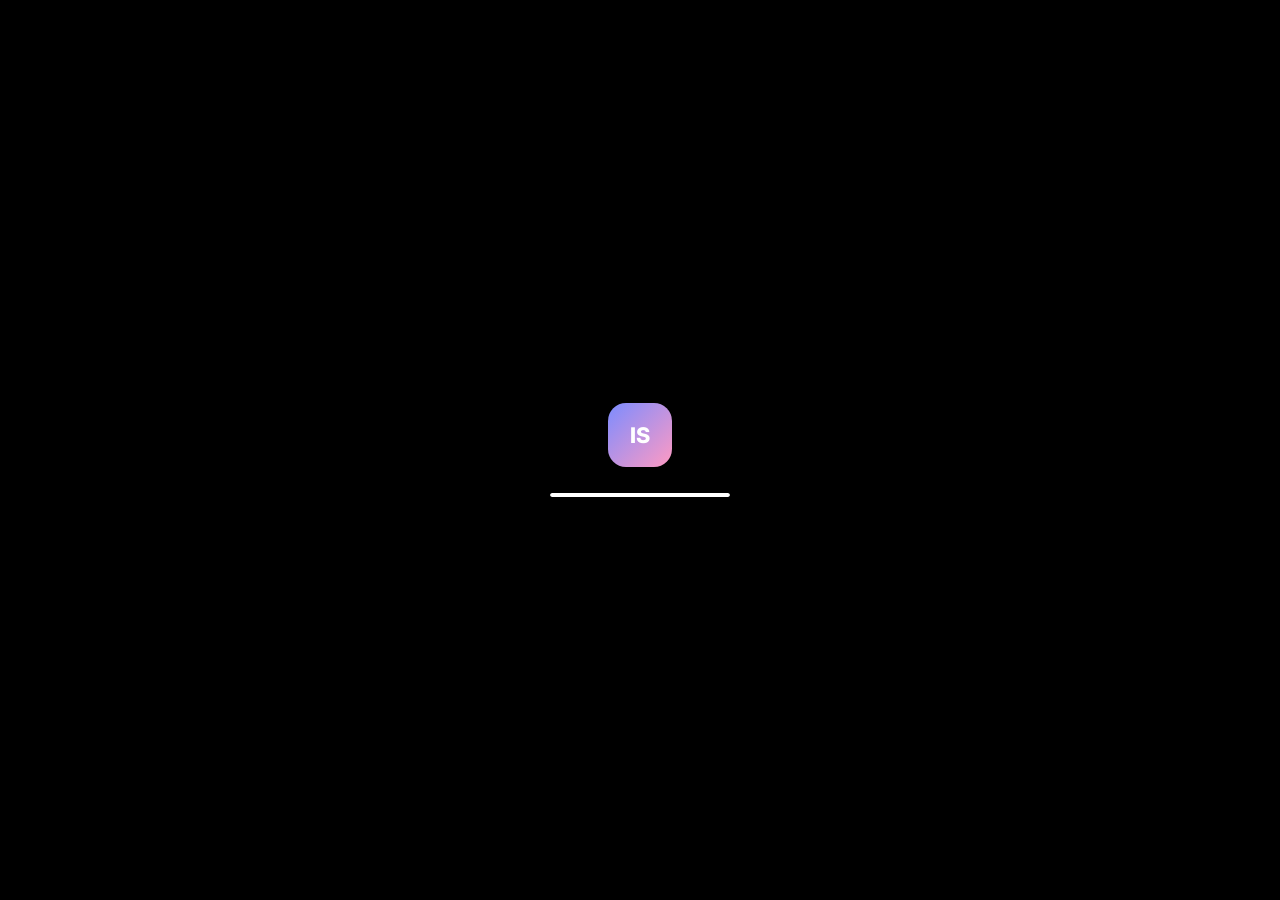
==== commit 6972ab29: "Add files via upload" ====
--- a/index.html
+++ b/index.html
@@ -174,6 +174,27 @@
   .hero .subtitle{ color:rgba(255,255,255,0.92); font-size:1.05rem; margin:0 0 0.15rem; text-shadow: 0 1px 8px rgba(0,0,0,0.2); }
   .hero .loc{ color:rgba(255,255,255,0.8); font-size:0.9rem; text-shadow: 0 1px 8px rgba(0,0,0,0.2); }
 
+  /* Desktop: compact horizontal hero — icon to the left, text beside it —
+     so it takes noticeably less vertical space, leaving more room for windows. */
+  body.desktop-mode .hero{
+    display:flex;
+    align-items:center;
+    justify-content:flex-start;
+    gap:1.1rem;
+    text-align:left;
+    margin-bottom:1.5rem;
+  }
+  body.desktop-mode .avatar-ring{
+    width:56px; height:56px;
+    border-radius:16px;
+    margin:0;
+    font-size:1rem;
+    flex-shrink:0;
+  }
+  body.desktop-mode .hero h1{ font-size:1.4rem; margin:0 0 0.1rem; }
+  body.desktop-mode .hero .subtitle{ font-size:0.85rem; margin:0; }
+  body.desktop-mode .hero .loc{ display:none; }
+
   /* ---------------- Window chrome ---------------- */
   .window{
     background:var(--window-bg);
@@ -200,7 +221,8 @@
     display:flex;
     align-items:center;
     gap:0.9rem;
-    padding:0.65rem 1rem;
+    height:44px;
+    padding:0 1rem;
     background:var(--window-header);
     border-bottom:1px solid var(--hair);
     position:sticky;
@@ -303,7 +325,7 @@
     background:#fff;
     margin:1.5rem auto;
     width:calc(100% - 3rem);
-    max-width:820px;
+    max-width:960px;
     border-radius:6px;
     box-shadow:0 10px 26px rgba(0,0,0,0.12);
     padding: 2.1rem 1.9rem 2.4rem;
@@ -800,26 +822,33 @@
         var dockClearance = 150; // room for the dock, plus a safety buffer
         var availableH = Math.max(420, window.innerHeight - menubarH - topY - dockClearance);
 
+        // Size columns relative to the actual canvas width so the layout
+        // fills the available space instead of leaving a fixed gap on wide screens.
+        var canvasW = main.clientWidth;
+        var gap = 64;
+        var linksWidth = Math.min(560, Math.max(400, Math.round(canvasW * 0.3)));
+        var resumeWidth = Math.max(620, canvasW - linksWidth - gap);
+
         // Resume: wide, tall, and the one window whose content genuinely needs
         // to scroll internally rather than pushing the whole page taller.
         resume.style.left = '0px';
         resume.style.top = topY + 'px';
-        resume.style.width = '760px';
+        resume.style.width = resumeWidth + 'px';
         resume.style.height = availableH + 'px';
         bringToFront(resume);
 
         // Links: natural height, stacked above Contact in a right-hand column,
-        // spaced out further to use the open space beside Resume.
-        links.style.left = '900px';
+        // filling the remaining width beside Resume.
+        links.style.left = (resumeWidth + gap) + 'px';
         links.style.top = topY + 'px';
-        links.style.width = '440px';
+        links.style.width = linksWidth + 'px';
         bringToFront(links);
 
         requestAnimationFrame(function(){
           var linksBottom = links.offsetTop + links.offsetHeight;
-          contact.style.left = '900px';
+          contact.style.left = (resumeWidth + gap) + 'px';
           contact.style.top = (linksBottom + 24) + 'px';
-          contact.style.width = '440px';
+          contact.style.width = linksWidth + 'px';
           bringToFront(contact);
           updateCanvasHeight();
         });
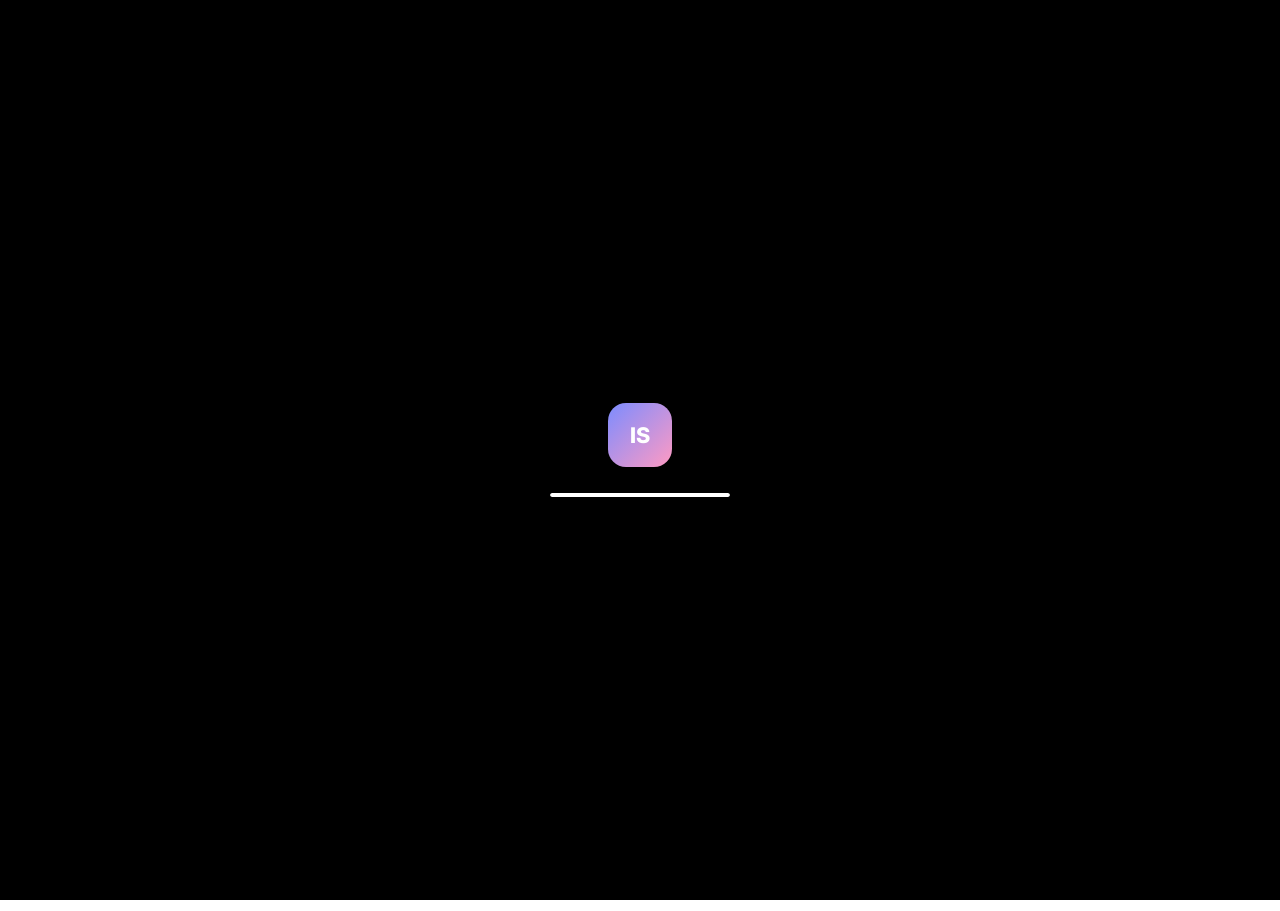
==== commit c4c11ead: "Add files via upload" ====
--- a/index.html
+++ b/index.html
@@ -148,8 +148,8 @@
   body.desktop-mode main{
     max-width:none;
     width:100%;
-    padding-left:4rem;
-    padding-right:4rem;
+    padding-left:5.5rem;
+    padding-right:5.5rem;
     position:relative;
   }
 
@@ -818,8 +818,8 @@
 
       requestAnimationFrame(function(){
         var menubarH = menubar ? menubar.offsetHeight : 0;
-        var topY = hero.offsetTop + hero.offsetHeight + 28; // clear the name/hero block
-        var dockClearance = 150; // room for the dock, plus a safety buffer
+        var topY = hero.offsetTop + hero.offsetHeight + 44; // clear the name/hero block
+        var dockClearance = 175; // room for the dock, plus a safety buffer
         var availableH = Math.max(420, window.innerHeight - menubarH - topY - dockClearance);
 
         // Size columns relative to the actual canvas width so the layout
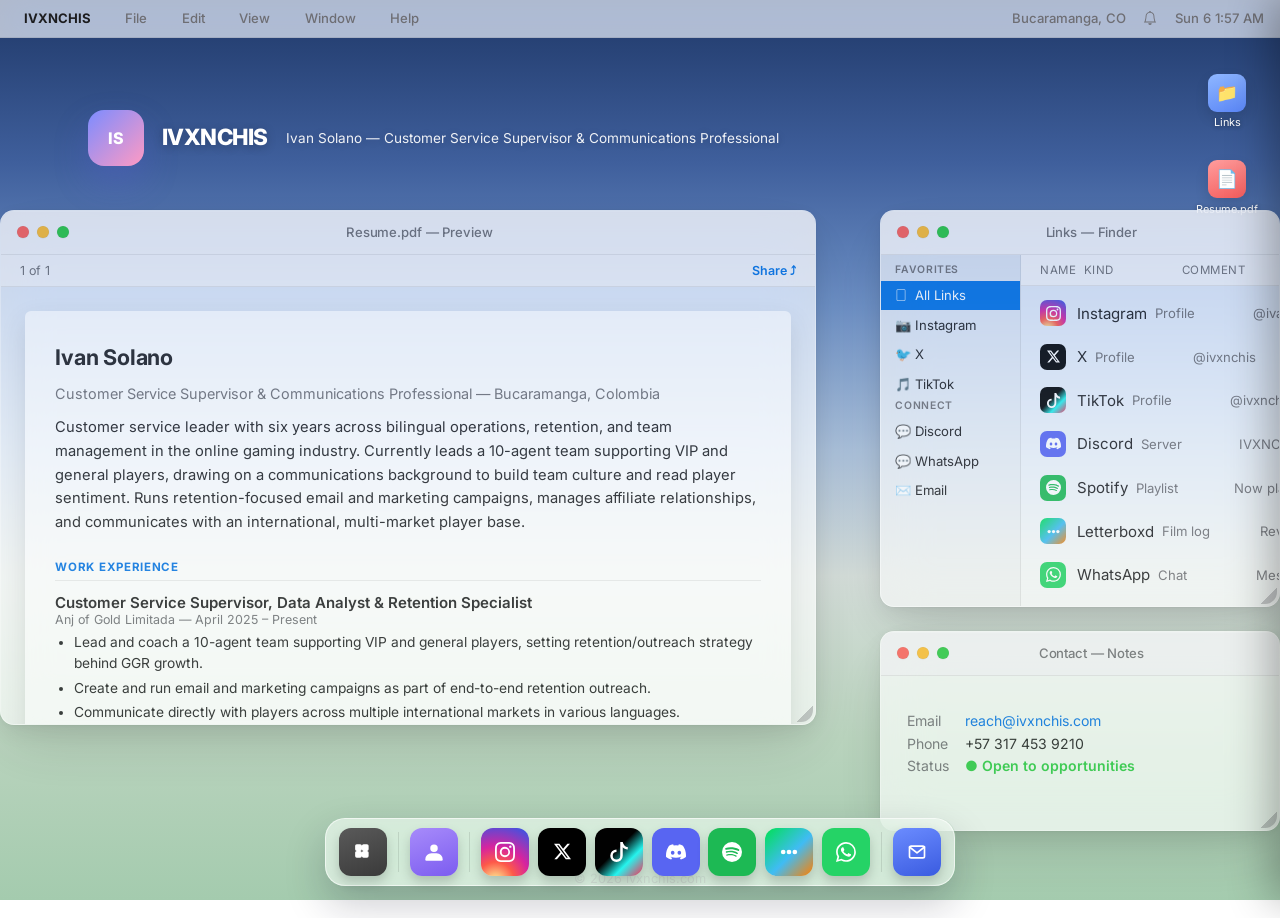
==== commit 404a16ad: "Add files via upload" ====
--- a/index.html
+++ b/index.html
@@ -4,6 +4,9 @@
 <meta charset="UTF-8">
 <meta name="viewport" content="width=device-width, initial-scale=1.0">
 <title>IVXNCHIS</title>
+<link rel="icon" href="/favicon.svg" type="image/svg+xml">
+<link rel="icon" href="/favicon.ico" sizes="any">
+<link rel="apple-touch-icon" href="/apple-touch-icon.png">
 <link rel="preconnect" href="https://fonts.googleapis.com">
 <link rel="preconnect" href="https://fonts.gstatic.com" crossorigin>
 <link href="https://fonts.googleapis.com/css2?family=Inter:wght@400;500;600;700;800&family=Roboto+Mono:wght@400;500&display=swap" rel="stylesheet">
@@ -39,6 +42,21 @@
     }
   }
 
+  /* Manual override from the right-click menu's "Toggle Dark Mode" —
+     forces the same dark palette regardless of system preference. */
+  html.force-dark{
+    --menubar-bg: rgba(28,28,30,0.7);
+    --window-bg: rgba(30,30,33,0.82);
+    --window-header: rgba(40,40,44,0.92);
+    --dock-bg: rgba(30,30,33,0.6);
+    --dock-border: rgba(255,255,255,0.14);
+    --ink: #f5f5f7;
+    --ink-soft: #9a9aa0;
+    --hair: rgba(255,255,255,0.1);
+    --accent: #0a84ff;
+    --accent-soft: rgba(10,132,255,0.18);
+  }
+
   *{ box-sizing:border-box; }
   html{ scroll-behavior:smooth; }
   body{
@@ -206,6 +224,7 @@
     overflow-x:hidden;
     overflow-y:auto;
     margin-bottom: 2.6rem;
+    position:relative;
   }
   /* Desktop canvas mode: windows become free-floating, draggable, resizable */
   body.desktop-mode .window{
@@ -225,6 +244,7 @@
     padding:0 1rem;
     background:var(--window-header);
     border-bottom:1px solid var(--hair);
+    position:-webkit-sticky;
     position:sticky;
     top:0;
     z-index:5;
@@ -268,6 +288,7 @@
     color:var(--ink-soft);
     border-bottom:1px solid var(--hair);
     background:var(--window-header);
+    position:-webkit-sticky;
     position:sticky;
     top:44px;
     z-index:4;
@@ -539,13 +560,670 @@
     body.booting .dock-wrap, body.booting footer{ opacity:1; transform:none; }
     .menubar, .dock-wrap, main .window{ transition:none; }
   }
+
+  /* ===== macOS Improvements ===== */
+
+  /* Traffic light hover symbols */
+  .traffic span{ position: relative; }
+  .traffic span::before{
+    position: absolute;
+    inset: 0;
+    display: flex;
+    align-items: center;
+    justify-content: center;
+    font-size: 8px;
+    font-weight: 600;
+    color: rgba(0,0,0,0.5);
+    opacity: 0;
+    transition: opacity 0.12s ease;
+    line-height: 1;
+  }
+  .traffic .r::before{ content: '×'; }
+  .traffic .y::before{ content: '−'; }
+  .traffic .g::before{ content: '⤢'; font-size: 6px; }
+  .window-header:hover .traffic span::before{ opacity: 1; }
+
+  /* Scrollbar styling — macOS overlay style */
+  .window::-webkit-scrollbar{ width: 8px; height: 8px; }
+  .window::-webkit-scrollbar-track{ background: transparent; }
+  .window::-webkit-scrollbar-thumb{
+    background: rgba(0,0,0,0.18);
+    border-radius: 4px;
+    border: 2px solid transparent;
+    background-clip: padding-box;
+  }
+  .window::-webkit-scrollbar-thumb:hover{ background: rgba(0,0,0,0.3); background-clip: padding-box; }
+  .window::-webkit-scrollbar-corner{ background: transparent; }
+  @media (prefers-color-scheme: dark){
+    .window::-webkit-scrollbar-thumb{ background: rgba(255,255,255,0.18); background-clip: padding-box; }
+    .window::-webkit-scrollbar-thumb:hover{ background: rgba(255,255,255,0.3); background-clip: padding-box; }
+  }
+
+  /* Active window dimming — background windows look muted */
+  body.desktop-mode .window{
+    transition: opacity 0.25s ease, box-shadow 0.25s ease, transform 0.5s cubic-bezier(0.22,1,0.36,1);
+  }
+  body.desktop-mode .window:not(:hover):not(.dragging){
+    opacity: 0.88;
+  }
+  body.desktop-mode .window:hover,
+  body.desktop-mode .window.dragging{
+    opacity: 1;
+  }
+
+  /* Window top bevel highlight */
+  .window::before{
+    content: '';
+    position: absolute;
+    top: 0; left: 1px; right: 1px;
+    height: 1px;
+    background: rgba(255,255,255,0.35);
+    border-radius: 14px 14px 0 0;
+    pointer-events: none;
+    z-index: 6;
+  }
+  @media (prefers-color-scheme: dark){
+    .window::before{ background: rgba(255,255,255,0.08); }
+  }
+
+  /* Improved window shadow — more directional like macOS */
+  .window{
+    box-shadow:
+      0 0 0 0.5px rgba(0,0,0,0.05),
+      0 2px 8px rgba(0,0,0,0.04),
+      0 8px 24px rgba(0,0,0,0.08),
+      0 24px 60px -12px rgba(0,0,0,0.18);
+  }
+  body.desktop-mode .window.dragging{
+    box-shadow:
+      0 0 0 0.5px rgba(0,0,0,0.06),
+      0 4px 12px rgba(0,0,0,0.06),
+      0 12px 32px rgba(0,0,0,0.1),
+      0 36px 80px -12px rgba(0,0,0,0.22);
+  }
+
+  /* Menubar active/hover states */
+  .menubar-left .menu-item,
+  .menubar-left .brand{
+    padding: 0.2rem 0.5rem;
+    border-radius: 4px;
+    cursor: default;
+    transition: background 0.12s ease;
+  }
+  .menubar-left .menu-item:hover,
+  .menubar-left .brand:hover{
+    background: rgba(0,0,0,0.06);
+  }
+  @media (prefers-color-scheme: dark){
+    .menubar-left .menu-item:hover,
+    .menubar-left .brand:hover{
+      background: rgba(255,255,255,0.1);
+    }
+  }
+
+  /* Dock click bounce */
+  .dock-item:active{
+    transform: scale(0.88) translateY(-2px);
+    transition: transform 0.08s ease;
+  }
+
+  /* Finder sidebar */
+  /* Links window: sidebar + content layout */
+  .links-body{
+    display: flex;
+    align-items: flex-start;
+  }
+  .links-content{
+    flex: 1;
+    min-width: 0;
+  }
+  .finder-sidebar{
+    display: none;
+    width: 140px;
+    flex-shrink: 0;
+    background: rgba(0,0,0,0.02);
+    border-right: 1px solid var(--hair);
+    padding: 0.5rem 0 0;
+    align-self: stretch;
+  }
+  .finder-sidebar::-webkit-scrollbar{ width: 4px; }
+  .finder-sidebar::-webkit-scrollbar-thumb{ background: rgba(0,0,0,0.1); border-radius: 2px; }
+  .finder-sidebar h4{
+    font-size: 0.65rem;
+    text-transform: uppercase;
+    letter-spacing: 0.06em;
+    color: var(--ink-soft);
+    margin: 0 0.9rem 0.3rem;
+    font-weight: 600;
+  }
+  .finder-sidebar a{
+    display: flex;
+    align-items: center;
+    gap: 0.45rem;
+    padding: 0.35rem 0.9rem;
+    font-size: 0.82rem;
+    color: var(--ink);
+    text-decoration: none;
+    transition: background 0.08s ease;
+    line-height: 1.4;
+  }
+  .finder-sidebar a:hover,
+  .finder-sidebar a:focus-visible{
+    background: var(--accent-soft);
+  }
+  .finder-sidebar a.active{
+    background: var(--accent);
+    color: #fff;
+  }
+  /* Show sidebar on wide enough viewports */
+  @media (min-width: 640px){
+    .finder-sidebar{ display: block; }
+  }
+  /* Desktop mode: hide sidebar on narrow windows, show on wide */
+  body.desktop-mode .finder-sidebar{
+    display: none;
+  }
+  body.desktop-mode .links-body{
+    display: block;
+  }
+  @media (min-width: 900px){
+    body.desktop-mode .finder-sidebar{ display: block; }
+    body.desktop-mode .links-body{ display: flex; }
+  }
+
+  /* Boot screen → Login screen style */
+  #bootScreen{
+    background:
+      linear-gradient(180deg, #1f3868 0%, #3f5f9c 18%, #6c8fc4 34%, #a9bfd9 50%, #d3dcd8 64%, #b9d3bd 82%, #a4cbae 100%);
+    background-attachment: fixed;
+  }
+  #bootScreen::before{
+    content: '';
+    position: absolute;
+    inset: 0;
+    backdrop-filter: blur(60px) saturate(1.4);
+    -webkit-backdrop-filter: blur(60px) saturate(1.4);
+  }
+  .boot-content{
+    position: relative;
+    z-index: 2;
+    display: flex;
+    flex-direction: column;
+    align-items: center;
+    gap: 1.2rem;
+  }
+  .boot-avatar{
+    width: 80px; height: 80px;
+    border-radius: 50%;
+    background: linear-gradient(135deg, #7c8cff, #ff9ac3);
+    display: flex; align-items: center; justify-content: center;
+    font-weight: 800; font-size: 1.8rem; color: #fff;
+    box-shadow: 0 8px 32px rgba(0,0,0,0.2);
+    border: 3px solid rgba(255,255,255,0.3);
+  }
+  .boot-name{
+    color: #fff;
+    font-size: 1.1rem;
+    font-weight: 600;
+    text-shadow: 0 2px 8px rgba(0,0,0,0.3);
+  }
+  .boot-bar{
+    width: 160px;
+    height: 5px;
+    border-radius: 3px;
+    background: rgba(255,255,255,0.2);
+    overflow: hidden;
+    box-shadow: 0 2px 8px rgba(0,0,0,0.1);
+  }
+  .boot-bar-fill{
+    height: 100%;
+    width: 0%;
+    border-radius: 3px;
+    background: #fff;
+    animation: bootfill 1.6s ease-in-out forwards 0.3s;
+  }
+  @keyframes bootfill{
+    0%{ width: 0%; }
+    30%{ width: 35%; }
+    60%{ width: 70%; }
+    100%{ width: 100%; }
+  }
+
+  /* Window title — more macOS-like centering */
+  .window-title{
+    transform: translateX(-22px);
+    font-weight: 500;
+    letter-spacing: -0.01em;
+  }
+
+  /* Traffic lights — slightly more realistic sizing */
+  .traffic span{
+    width: 12px; height: 12px;
+    border-radius: 50%;
+    display: inline-block;
+    box-shadow:
+      inset 0 0 0 0.5px rgba(0,0,0,0.06),
+      0 0.5px 1px rgba(0,0,0,0.1);
+  }
+  .traffic .r{ background: #ff5f57; }
+  .traffic .y{ background: #febc2e; }
+  .traffic .g{ background: #28c840; }
+
+  /* Smooth window focus transition */
+  .window{
+    transition:
+      opacity 0.25s ease,
+      box-shadow 0.25s ease,
+      transform 0.5s cubic-bezier(0.22,1,0.36,1),
+      left 0.15s ease,
+      top 0.15s ease,
+      width 0.15s ease,
+      height 0.15s ease;
+  }
+  body.desktop-mode .window.dragging{
+    transition:
+      opacity 0.25s ease,
+      box-shadow 0.25s ease,
+      transform 0.5s cubic-bezier(0.22,1,0.36,1);
+  }
+
+  /* Window active state for dimming */
+  body.desktop-mode .window:not(.window-active):not(:hover):not(.dragging){
+    opacity: 0.82;
+  }
+  body.desktop-mode .window.window-active,
+  body.desktop-mode .window:hover,
+  body.desktop-mode .window.dragging{
+    opacity: 1;
+  }
+
+  /* ===================== SPOTLIGHT SEARCH ===================== */
+  #spotlight{
+    position: fixed;
+    inset: 0;
+    z-index: 90;
+    display: flex;
+    align-items: flex-start;
+    justify-content: center;
+    padding-top: 18vh;
+    background: rgba(0,0,0,0.25);
+    backdrop-filter: blur(8px);
+    -webkit-backdrop-filter: blur(8px);
+    opacity: 0;
+    pointer-events: none;
+    transition: opacity 0.18s ease;
+  }
+  #spotlight.active{
+    opacity: 1;
+    pointer-events: all;
+  }
+  .spotlight-box{
+    width: 100%;
+    max-width: 520px;
+    background: rgba(40,40,44,0.82);
+    backdrop-filter: blur(40px) saturate(1.6);
+    -webkit-backdrop-filter: blur(40px) saturate(1.6);
+    border-radius: 14px;
+    border: 1px solid rgba(255,255,255,0.1);
+    box-shadow: 0 24px 60px rgba(0,0,0,0.4), 0 0 0 0.5px rgba(0,0,0,0.3);
+    overflow: hidden;
+    transform: scale(0.96) translateY(-8px);
+    transition: transform 0.22s cubic-bezier(0.22,1,0.36,1);
+  }
+  #spotlight.active .spotlight-box{
+    transform: scale(1) translateY(0);
+  }
+  .spotlight-input-wrap{
+    display: flex;
+    align-items: center;
+    gap: 0.6rem;
+    padding: 0.7rem 1rem;
+    border-bottom: 1px solid rgba(255,255,255,0.08);
+  }
+  .spotlight-input-wrap svg{
+    flex-shrink: 0;
+    color: rgba(255,255,255,0.5);
+  }
+  #spotlightInput{
+    flex: 1;
+    background: none;
+    border: none;
+    outline: none;
+    color: #fff;
+    font-family: inherit;
+    font-size: 1.1rem;
+    font-weight: 400;
+    letter-spacing: -0.01em;
+  }
+  #spotlightInput::placeholder{ color: rgba(255,255,255,0.35); }
+  .spotlight-results{
+    max-height: 320px;
+    overflow-y: auto;
+    padding: 0.4rem 0;
+  }
+  .spotlight-results::-webkit-scrollbar{ width: 6px; }
+  .spotlight-results::-webkit-scrollbar-thumb{ background: rgba(255,255,255,0.15); border-radius: 3px; }
+  .spotlight-item{
+    display: flex;
+    align-items: center;
+    gap: 0.7rem;
+    padding: 0.5rem 1rem;
+    color: rgba(255,255,255,0.85);
+    text-decoration: none;
+    font-size: 0.9rem;
+    cursor: pointer;
+    transition: background 0.08s ease;
+    border: none;
+    background: none;
+    width: 100%;
+    text-align: left;
+    font-family: inherit;
+  }
+  .spotlight-item:hover,
+  .spotlight-item.focused{
+    background: rgba(10,132,255,0.9);
+    color: #fff;
+  }
+  .spotlight-item .si-icon{
+    width: 28px; height: 28px;
+    border-radius: 7px;
+    display: flex; align-items: center; justify-content: center;
+    font-size: 0.7rem;
+    flex-shrink: 0;
+  }
+  .spotlight-item .si-meta{
+    margin-left: auto;
+    font-size: 0.72rem;
+    color: rgba(255,255,255,0.4);
+  }
+  .spotlight-item:hover .si-meta,
+  .spotlight-item.focused .si-meta{ color: rgba(255,255,255,0.7); }
+  .spotlight-empty{
+    padding: 1.5rem;
+    text-align: center;
+    color: rgba(255,255,255,0.4);
+    font-size: 0.85rem;
+  }
+  .spotlight-kbd{
+    display: inline-flex;
+    align-items: center;
+    gap: 0.15rem;
+    margin-left: auto;
+    font-size: 0.65rem;
+    color: rgba(255,255,255,0.35);
+  }
+  .spotlight-kbd kbd{
+    background: rgba(255,255,255,0.1);
+    padding: 0.05rem 0.3rem;
+    border-radius: 3px;
+    font-family: 'Roboto Mono', monospace;
+  }
+
+  /* ===================== MISSION CONTROL ===================== */
+  #missionControl{
+    position: fixed;
+    inset: 0;
+    z-index: 85;
+    display: flex;
+    flex-direction: column;
+    align-items: center;
+    justify-content: center;
+    gap: 2rem;
+    background: rgba(0,0,0,0.55);
+    backdrop-filter: blur(20px);
+    -webkit-backdrop-filter: blur(20px);
+    opacity: 0;
+    pointer-events: none;
+    transition: opacity 0.3s ease;
+  }
+  #missionControl.active{
+    opacity: 1;
+    pointer-events: all;
+  }
+  .mc-bar{
+    display: flex;
+    gap: 1.2rem;
+    align-items: flex-end;
+  }
+  .mc-thumb{
+    width: 280px;
+    height: 180px;
+    border-radius: 10px;
+    background: var(--window-bg);
+    border: 1px solid var(--dock-border);
+    box-shadow: 0 12px 30px rgba(0,0,0,0.3);
+    cursor: pointer;
+    overflow: hidden;
+    position: relative;
+    transform: scale(0.9);
+    transition: transform 0.2s cubic-bezier(0.22,1,0.36,1), box-shadow 0.2s ease;
+  }
+  .mc-thumb:hover{
+    transform: scale(1);
+    box-shadow: 0 16px 40px rgba(0,0,0,0.4);
+  }
+  .mc-thumb .mc-header{
+    height: 24px;
+    background: var(--window-header);
+    border-bottom: 1px solid var(--hair);
+    display: flex;
+    align-items: center;
+    padding: 0 0.5rem;
+    gap: 4px;
+  }
+  .mc-thumb .mc-header span{
+    width: 7px; height: 7px; border-radius: 50%; display: inline-block;
+  }
+  .mc-thumb .mc-label{
+    position: absolute;
+    bottom: -28px;
+    left: 50%;
+    transform: translateX(-50%);
+    color: #fff;
+    font-size: 0.8rem;
+    font-weight: 500;
+    text-shadow: 0 1px 4px rgba(0,0,0,0.5);
+    white-space: nowrap;
+  }
+  .mc-thumb .mc-preview{
+    padding: 0.4rem;
+    font-size: 0.55rem;
+    color: var(--ink-soft);
+    line-height: 1.4;
+    opacity: 0.7;
+  }
+  .mc-dock-hint{
+    color: rgba(255,255,255,0.5);
+    font-size: 0.75rem;
+    margin-top: 2rem;
+  }
+
+  /* ===================== NOTIFICATION CENTER ===================== */
+  #notifCenter{
+    position: fixed;
+    top: 0; right: 0; bottom: 0;
+    width: 360px;
+    max-width: 85vw;
+    z-index: 80;
+    background: rgba(30,30,33,0.88);
+    backdrop-filter: blur(40px) saturate(1.4);
+    -webkit-backdrop-filter: blur(40px) saturate(1.4);
+    border-left: 1px solid rgba(255,255,255,0.08);
+    box-shadow: -10px 0 40px rgba(0,0,0,0.3);
+    transform: translateX(100%);
+    transition: transform 0.3s cubic-bezier(0.22,1,0.36,1);
+    display: flex;
+    flex-direction: column;
+    overflow: hidden;
+  }
+  #notifCenter.active{
+    transform: translateX(0);
+  }
+  .nc-header{
+    padding: 1rem 1.2rem;
+    border-bottom: 1px solid rgba(255,255,255,0.08);
+    display: flex;
+    align-items: center;
+    justify-content: space-between;
+  }
+  .nc-header h3{
+    margin: 0;
+    color: #fff;
+    font-size: 1.1rem;
+    font-weight: 600;
+  }
+  .nc-close{
+    background: none;
+    border: none;
+    color: rgba(255,255,255,0.5);
+    cursor: pointer;
+    font-size: 1.2rem;
+    padding: 0.2rem;
+    line-height: 1;
+    transition: color 0.12s ease;
+  }
+  .nc-close:hover{ color: #fff; }
+  .nc-content{
+    flex: 1;
+    overflow-y: auto;
+    padding: 0.8rem;
+  }
+  .nc-content::-webkit-scrollbar{ width: 6px; }
+  .nc-content::-webkit-scrollbar-thumb{ background: rgba(255,255,255,0.12); border-radius: 3px; }
+  .nc-widget{
+    background: rgba(255,255,255,0.06);
+    border-radius: 14px;
+    padding: 1rem;
+    margin-bottom: 0.8rem;
+    border: 1px solid rgba(255,255,255,0.05);
+  }
+  .nc-widget h4{
+    margin: 0 0 0.4rem;
+    color: rgba(255,255,255,0.6);
+    font-size: 0.7rem;
+    text-transform: uppercase;
+    letter-spacing: 0.06em;
+    font-weight: 600;
+  }
+  .nc-widget p{
+    margin: 0;
+    color: rgba(255,255,255,0.85);
+    font-size: 0.85rem;
+    line-height: 1.5;
+  }
+  .nc-widget .nc-time{
+    color: rgba(255,255,255,0.35);
+    font-size: 0.72rem;
+    margin-top: 0.3rem;
+  }
+  .nc-weather{
+    display: flex;
+    align-items: center;
+    gap: 0.8rem;
+  }
+  .nc-weather .temp{
+    font-size: 2.2rem;
+    font-weight: 300;
+    color: #fff;
+  }
+  .nc-weather .cond{
+    color: rgba(255,255,255,0.6);
+    font-size: 0.85rem;
+  }
+  .nc-weather .loc{
+    color: rgba(255,255,255,0.4);
+    font-size: 0.75rem;
+  }
+
+  /* ===================== CONTEXT MENU ===================== */
+  #contextMenu{
+    position: fixed;
+    z-index: 95;
+    background: rgba(40,40,44,0.92);
+    backdrop-filter: blur(30px) saturate(1.4);
+    -webkit-backdrop-filter: blur(30px) saturate(1.4);
+    border-radius: 8px;
+    border: 1px solid rgba(255,255,255,0.1);
+    box-shadow: 0 12px 30px rgba(0,0,0,0.35);
+    padding: 0.3rem 0;
+    min-width: 180px;
+    opacity: 0;
+    pointer-events: none;
+    transform: scale(0.95);
+    transform-origin: top left;
+    transition: opacity 0.1s ease, transform 0.1s ease;
+  }
+  #contextMenu.active{
+    opacity: 1;
+    pointer-events: all;
+    transform: scale(1);
+  }
+  .ctx-item{
+    display: flex;
+    align-items: center;
+    gap: 0.6rem;
+    padding: 0.35rem 0.8rem;
+    color: rgba(255,255,255,0.9);
+    font-size: 0.85rem;
+    cursor: pointer;
+    border: none;
+    background: none;
+    width: 100%;
+    text-align: left;
+    font-family: inherit;
+    transition: background 0.06s ease;
+  }
+  .ctx-item:hover{
+    background: rgba(10,132,255,0.9);
+    color: #fff;
+  }
+  .ctx-item .ctx-shortcut{
+    margin-left: auto;
+    font-size: 0.72rem;
+    color: rgba(255,255,255,0.35);
+    font-family: 'Roboto Mono', monospace;
+  }
+  .ctx-item:hover .ctx-shortcut{ color: rgba(255,255,255,0.7); }
+  .ctx-sep{
+    height: 1px;
+    background: rgba(255,255,255,0.08);
+    margin: 0.25rem 0.5rem;
+  }
+  .ctx-disabled{
+    opacity: 0.35;
+    pointer-events: none;
+  }
+
+  /* Notif center toggle in menubar */
+  .menubar-right .notif-toggle{
+    cursor: pointer;
+    padding: 0.15rem 0.4rem;
+    border-radius: 4px;
+    transition: background 0.12s ease;
+  }
+  .menubar-right .notif-toggle:hover{
+    background: rgba(0,0,0,0.06);
+  }
+  @media (prefers-color-scheme: dark){
+    .menubar-right .notif-toggle:hover{
+      background: rgba(255,255,255,0.1);
+    }
+  }
+
+  /* Mission Control dock item indicator */
+  .dock-item.mission-control{
+    background: linear-gradient(160deg, #5a5a5a, #3a3a3a);
+  }
 </style>
 </head>
 <body class="booting">
 
 <div id="bootScreen" aria-hidden="true">
-  <div class="boot-mark">IS</div>
-  <div class="boot-bar"><div class="boot-bar-fill"></div></div>
+  <div class="boot-content">
+    <div class="boot-avatar">IS</div>
+    <div class="boot-name">Ivan Solano</div>
+    <div class="boot-bar"><div class="boot-bar-fill"></div></div>
+  </div>
 </div>
 
 <div class="menubar">
@@ -559,6 +1237,9 @@
   </div>
   <div class="menubar-right">
     <span class="loc-text">Bucaramanga, CO</span>
+    <span class="notif-toggle" id="notifToggle" title="Notification Center" aria-label="Open Notification Center">
+      <svg viewBox="0 0 16 16" width="14" height="14" fill="currentColor" style="display:block;"><path d="M8 16a2 2 0 0 0 2-2H6a2 2 0 0 0 2 2M8 1.918l-.797.161A4 4 0 0 0 4 6c0 .628-.134 2.197-.459 3.742-.16.767-.376 1.566-.663 2.258h10.244c-.287-.692-.502-1.49-.663-2.258C12.134 8.197 12 6.628 12 6a4 4 0 0 0-3.203-3.92zM14.22 12c.223.447.481.801.78 1H1c.299-.199.557-.553.78-1C2.68 10.2 3 6.88 3 6c0-2.42 1.72-4.44 4.005-4.901a1 1 0 1 1 1.99 0A5 5 0 0 1 13 6c0 .88.32 4.2 1.22 6"/></svg>
+    </span>
     <span id="clock"></span>
   </div>
 </div>
@@ -680,9 +1361,22 @@
       <div class="traffic"><span class="r"></span><span class="y"></span><span class="g"></span></div>
       <p class="window-title">Links — Finder</p>
     </div>
-    <div class="finder-cols">
-      <span>Name</span><span>Kind</span><span>Comment</span>
-    </div>
+    <div class="links-body">
+      <nav class="finder-sidebar" aria-label="Finder sidebar">
+        <h4>Favorites</h4>
+        <a href="#" class="active"><svg viewBox="0 0 16 16" width="12" height="12" fill="currentColor" style="opacity:.7;"><path d="M2 2a2 2 0 0 1 2-2h8a2 2 0 0 1 2 2v12a2 2 0 0 1-2 2H4a2 2 0 0 1-2-2zm2-1a1 1 0 0 0-1 1v12a1 1 0 0 0 1 1h8a1 1 0 0 0 1-1V2a1 1 0 0 0-1-1z"/></svg> All Links</a>
+        <a href="https://instagram.com/ivan.sln" target="_blank" rel="noopener"><span style="width:12px;text-align:center;display:inline-block;">📷</span> Instagram</a>
+        <a href="https://x.com/ivxnchis" target="_blank" rel="noopener"><span style="width:12px;text-align:center;display:inline-block;">🐦</span> X</a>
+        <a href="https://www.tiktok.com/@ivxnchis" target="_blank" rel="noopener"><span style="width:12px;text-align:center;display:inline-block;">🎵</span> TikTok</a>
+        <h4>Connect</h4>
+        <a href="https://discordapp.com/users/IVXNCHIS#2307" target="_blank" rel="noopener"><span style="width:12px;text-align:center;display:inline-block;">💬</span> Discord</a>
+        <a href="https://wa.link/rcedvv" target="_blank" rel="noopener"><span style="width:12px;text-align:center;display:inline-block;">💬</span> WhatsApp</a>
+        <a href="mailto:reach@ivxnchis.com"><span style="width:12px;text-align:center;display:inline-block;">✉️</span> Email</a>
+      </nav>
+      <div class="links-content">
+        <div class="finder-cols">
+          <span>Name</span><span>Kind</span><span>Comment</span>
+        </div>
     <ul class="finder-list">
       <li><a class="finder-row" href="https://instagram.com/ivan.sln" target="_blank" rel="noopener">
         <span class="finder-name"><span class="finder-icon ig"><svg viewBox="0 0 16 16" width="15" height="15" fill="currentColor"><path d="M8 0C5.829 0 5.556.01 4.703.048 3.85.088 3.269.222 2.76.42a3.9 3.9 0 0 0-1.417.923A3.9 3.9 0 0 0 .42 2.76C.222 3.268.087 3.85.048 4.7.01 5.555 0 5.827 0 8.001c0 2.172.01 2.444.048 3.297.04.852.174 1.433.372 1.942.205.526.478.972.923 1.417.444.445.89.719 1.416.923.51.198 1.09.333 1.942.372C5.555 15.99 5.827 16 8 16s2.444-.01 3.298-.048c.851-.04 1.434-.174 1.943-.372a3.9 3.9 0 0 0 1.416-.923c.445-.445.718-.891.923-1.417.197-.509.332-1.09.372-1.942C15.99 10.445 16 10.173 16 8s-.01-2.445-.048-3.299c-.04-.851-.175-1.433-.372-1.941a3.9 3.9 0 0 0-.923-1.417A3.9 3.9 0 0 0 13.24.42c-.51-.198-1.092-.333-1.943-.372C10.443.01 10.172 0 7.998 0zm-.717 1.442h.718c2.136 0 2.389.007 3.232.046.78.035 1.204.166 1.486.275.373.145.64.319.92.599s.453.546.598.92c.11.281.24.705.275 1.485.039.843.047 1.096.047 3.231s-.008 2.389-.047 3.232c-.035.78-.166 1.203-.275 1.485a2.5 2.5 0 0 1-.599.919c-.28.28-.546.453-.92.598-.28.11-.704.24-1.485.276-.843.038-1.096.047-3.232.047s-2.39-.009-3.233-.047c-.78-.036-1.203-.166-1.485-.276a2.5 2.5 0 0 1-.92-.598 2.5 2.5 0 0 1-.6-.92c-.109-.281-.24-.705-.275-1.485-.038-.843-.046-1.096-.046-3.233s.008-2.388.046-3.231c.036-.78.166-1.204.276-1.486.145-.373.319-.64.599-.92s.546-.453.92-.598c.282-.11.705-.24 1.485-.276.738-.034 1.024-.044 2.515-.045zm4.988 1.328a.96.96 0 1 0 0 1.92.96.96 0 0 0 0-1.92m-4.27 1.122a4.109 4.109 0 1 0 0 8.217 4.109 4.109 0 0 0 0-8.217m0 1.441a2.667 2.667 0 1 1 0 5.334 2.667 2.667 0 0 1 0-5.334"/></svg></span>Instagram</span>
@@ -720,6 +1414,8 @@
         <span class="finder-date">Message me</span>
       </a></li>
     </ul>
+      </div>
+    </div>
     <div class="resize-handle" aria-hidden="true"></div>
   </section>
 
@@ -744,6 +1440,10 @@
 
 <div class="dock-wrap">
   <nav class="dock" aria-label="Quick links dock">
+    <button class="dock-item mission-control" id="mcBtn" data-label="Mission Control" type="button" aria-label="Mission Control">
+      <svg viewBox="0 0 16 16" width="18" height="18" fill="currentColor"><path d="M1 2.5A1.5 1.5 0 0 1 2.5 1h3A1.5 1.5 0 0 1 7 2.5v3A1.5 1.5 0 0 1 5.5 7h-3A1.5 1.5 0 0 1 1 5.5zm0 6A1.5 1.5 0 0 1 2.5 7h3A1.5 1.5 0 0 1 7 8.5v3A1.5 1.5 0 0 1 5.5 13h-3A1.5 1.5 0 0 1 1 11.5zm6-6A1.5 1.5 0 0 1 8.5 1h3A1.5 1.5 0 0 1 13 2.5v3A1.5 1.5 0 0 1 11.5 7h-3A1.5 1.5 0 0 1 7 5.5zm0 6A1.5 1.5 0 0 1 8.5 7h3A1.5 1.5 0 0 1 13 8.5v3A1.5 1.5 0 0 1 11.5 13h-3A1.5 1.5 0 0 1 7 11.5z"/></svg>
+    </button>
+    <span class="dock-sep" aria-hidden="true"></span>
     <a class="dock-item about" href="/about" data-label="About"><svg viewBox="0 0 16 16" width="20" height="20" fill="currentColor"><path d="M8 8a3 3 0 1 0 0-6 3 3 0 0 0 0 6m2 1H6a5 5 0 0 0-5 5 1 1 0 0 0 1 1h12a1 1 0 0 0 1-1 5 5 0 0 0-5-5"/></svg></a>
     <span class="dock-sep" aria-hidden="true"></span>
     <a class="dock-item ig" href="https://instagram.com/ivan.sln" target="_blank" rel="noopener" data-label="Instagram"><svg viewBox="0 0 16 16" width="20" height="20" fill="currentColor"><path d="M8 0C5.829 0 5.556.01 4.703.048 3.85.088 3.269.222 2.76.42a3.9 3.9 0 0 0-1.417.923A3.9 3.9 0 0 0 .42 2.76C.222 3.268.087 3.85.048 4.7.01 5.555 0 5.827 0 8.001c0 2.172.01 2.444.048 3.297.04.852.174 1.433.372 1.942.205.526.478.972.923 1.417.444.445.89.719 1.416.923.51.198 1.09.333 1.942.372C5.555 15.99 5.827 16 8 16s2.444-.01 3.298-.048c.851-.04 1.434-.174 1.943-.372a3.9 3.9 0 0 0 1.416-.923c.445-.445.718-.891.923-1.417.197-.509.332-1.09.372-1.942C15.99 10.445 16 10.173 16 8s-.01-2.445-.048-3.299c-.04-.851-.175-1.433-.372-1.941a3.9 3.9 0 0 0-.923-1.417A3.9 3.9 0 0 0 13.24.42c-.51-.198-1.092-.333-1.943-.372C10.443.01 10.172 0 7.998 0zm-.717 1.442h.718c2.136 0 2.389.007 3.232.046.78.035 1.204.166 1.486.275.373.145.64.319.92.599s.453.546.598.92c.11.281.24.705.275 1.485.039.843.047 1.096.047 3.231s-.008 2.389-.047 3.232c-.035.78-.166 1.203-.275 1.485a2.5 2.5 0 0 1-.599.919c-.28.28-.546.453-.92.598-.28.11-.704.24-1.485.276-.843.038-1.096.047-3.232.047s-2.39-.009-3.233-.047c-.78-.036-1.203-.166-1.485-.276a2.5 2.5 0 0 1-.92-.598 2.5 2.5 0 0 1-.6-.92c-.109-.281-.24-.705-.275-1.485-.038-.843-.046-1.096-.046-3.233s.008-2.388.046-3.231c.036-.78.166-1.204.276-1.486.145-.373.319-.64.599-.92s.546-.453.92-.598c.282-.11.705-.24 1.485-.276.738-.034 1.024-.044 2.515-.045zm4.988 1.328a.96.96 0 1 0 0 1.92.96.96 0 0 0 0-1.92m-4.27 1.122a4.109 4.109 0 1 0 0 8.217 4.109 4.109 0 0 0 0-8.217m0 1.441a2.667 2.667 0 1 1 0 5.334 2.667 2.667 0 0 1 0-5.334"/></svg></a>
@@ -794,6 +1494,7 @@
       zCounter++;
       win.style.zIndex = zCounter;
     }
+    window.bringToFront = bringToFront; // shared with Spotlight, Mission Control, and the context menu
 
     function updateCanvasHeight(){
       if(!desktopModeActive) return;
@@ -951,6 +1652,17 @@
         if(desktopModeActive) layoutWindows();
       });
     }
+
+    /* Active window tracking for dimming effect */
+    windows.forEach(function(w){
+      w.addEventListener('pointerdown', function(){
+        if(!desktopModeActive) return;
+        windows.forEach(function(other){
+          if(other !== w) other.classList.remove('window-active');
+        });
+        w.classList.add('window-active');
+      });
+    });
   })();
 
   var shareBtn = document.getElementById('shareBtn');
@@ -993,7 +1705,376 @@
     // fallback in case load already fired or is slow to trigger
     setTimeout(reveal, 2800);
   }
+
+
+  /* ===================== SPOTLIGHT SEARCH ===================== */
+  (function(){
+    var spotlight = document.getElementById('spotlight');
+    var input = document.getElementById('spotlightInput');
+    var results = document.getElementById('spotlightResults');
+    var focusedIndex = -1;
+
+    var items = [
+      { name: 'Resume.pdf', icon: '📄', meta: 'Preview', action: function(){ focusWindow('resume'); }, keywords: 'resume cv work experience' },
+      { name: 'Links', icon: '📁', meta: 'Finder', action: function(){ focusWindow('links'); }, keywords: 'links social media finder' },
+      { name: 'Contact', icon: '📝', meta: 'Notes', action: function(){ focusWindow('contact'); }, keywords: 'contact email phone' },
+      { name: 'Instagram', icon: '📷', meta: 'Profile', action: function(){ window.open('https://instagram.com/ivan.sln','_blank'); }, keywords: 'instagram ig social photo' },
+      { name: 'X / Twitter', icon: '🐦', meta: 'Profile', action: function(){ window.open('https://x.com/ivxnchis','_blank'); }, keywords: 'twitter x social tweet' },
+      { name: 'TikTok', icon: '🎵', meta: 'Profile', action: function(){ window.open('https://www.tiktok.com/@ivxnchis','_blank'); }, keywords: 'tiktok video social' },
+      { name: 'Discord', icon: '💬', meta: 'Server', action: function(){ window.open('https://discordapp.com/users/IVXNCHIS#2307','_blank'); }, keywords: 'discord chat' },
+      { name: 'Spotify', icon: '🎧', meta: 'Playlist', action: function(){ window.open('https://open.spotify.com/user/ivansolanoc','_blank'); }, keywords: 'spotify music playlist' },
+      { name: 'Letterboxd', icon: '🎬', meta: 'Film log', action: function(){ window.open('https://letterboxd.com/IVXNCHIS','_blank'); }, keywords: 'letterboxd film movie review' },
+      { name: 'WhatsApp', icon: '💬', meta: 'Chat', action: function(){ window.open('https://wa.link/rcedvv','_blank'); }, keywords: 'whatsapp message chat' },
+      { name: 'Email', icon: '✉️', meta: 'Mail', action: function(){ window.location.href='mailto:reach@ivxnchis.com'; }, keywords: 'email mail contact' },
+      { name: 'Mission Control', icon: '🪟', meta: 'Windows', action: function(){ openMissionControl(); }, keywords: 'mission control windows overview' },
+      { name: 'Notification Center', icon: '🔔', meta: 'Notifications', action: function(){ document.getElementById('notifCenter').classList.add('active'); }, keywords: 'notifications widget' },
+    ];
+
+    function focusWindow(id){
+      closeSpotlight();
+      var el = document.getElementById(id);
+      if(!el) return;
+      if(document.body.classList.contains('desktop-mode')){
+        bringToFront(el);
+        el.classList.add('window-active');
+        document.querySelectorAll('.window').forEach(function(w){ if(w!==el) w.classList.remove('window-active'); });
+      } else {
+        el.scrollIntoView({behavior:'smooth', block:'start'});
+      }
+    }
+
+    function render(query){
+      var q = query.toLowerCase().trim();
+      var filtered = q ? items.filter(function(it){
+        return it.name.toLowerCase().includes(q) || it.keywords.toLowerCase().includes(q);
+      }) : items.slice(0, 6);
+
+      if(!filtered.length){
+        results.innerHTML = '<div class="spotlight-empty">No results found</div>';
+        focusedIndex = -1;
+        return;
+      }
+
+      results.innerHTML = filtered.map(function(it, i){
+        return '<button class="spotlight-item' + (i===0 ? ' focused' : '') + '" data-index="' + i + '">' +
+          '<span class="si-icon" style="background:linear-gradient(135deg,#7c8cff,#ff9ac3);">' + it.icon + '</span>' +
+          '<span>' + it.name + '</span>' +
+          '<span class="si-meta">' + it.meta + '</span>' +
+          '</button>';
+      }).join('');
+      focusedIndex = 0;
+
+      results.querySelectorAll('.spotlight-item').forEach(function(btn){
+        btn.addEventListener('click', function(){
+          var idx = parseInt(btn.dataset.index);
+          filtered[idx].action();
+        });
+      });
+    }
+
+    function openSpotlight(){
+      spotlight.classList.add('active');
+      input.value = '';
+      input.focus();
+      render('');
+    }
+
+    function closeSpotlight(){
+      spotlight.classList.remove('active');
+      input.blur();
+    }
+
+    document.addEventListener('keydown', function(e){
+      // Cmd+Space or Cmd+K
+      if((e.metaKey || e.ctrlKey) && (e.code === 'Space' || e.key === 'k' || e.key === 'K')){
+        e.preventDefault();
+        if(spotlight.classList.contains('active')){ closeSpotlight(); }
+        else { openSpotlight(); }
+      }
+      if(e.key === 'Escape' && spotlight.classList.contains('active')){
+        e.preventDefault();
+        closeSpotlight();
+      }
+      if(!spotlight.classList.contains('active')) return;
+
+      var btns = results.querySelectorAll('.spotlight-item');
+      if(e.key === 'ArrowDown'){
+        e.preventDefault();
+        focusedIndex = Math.min(focusedIndex + 1, btns.length - 1);
+        updateFocus(btns);
+      }
+      if(e.key === 'ArrowUp'){
+        e.preventDefault();
+        focusedIndex = Math.max(focusedIndex - 1, 0);
+        updateFocus(btns);
+      }
+      if(e.key === 'Enter' && btns[focusedIndex]){
+        e.preventDefault();
+        btns[focusedIndex].click();
+      }
+    });
+
+    function updateFocus(btns){
+      btns.forEach(function(b, i){ b.classList.toggle('focused', i === focusedIndex); });
+      if(btns[focusedIndex]) btns[focusedIndex].scrollIntoView({block:'nearest'});
+    }
+
+    input.addEventListener('input', function(){ render(input.value); });
+
+    spotlight.addEventListener('click', function(e){
+      if(e.target === spotlight) closeSpotlight();
+    });
+
+    window.openSpotlight = openSpotlight;
+    window.closeSpotlight = closeSpotlight;
+  })();
+
+  /* ===================== MISSION CONTROL ===================== */
+  (function(){
+    var mc = document.getElementById('missionControl');
+    var mcBar = document.getElementById('mcBar');
+    var mcOpen = false;
+
+    function buildThumbs(){
+      mcBar.innerHTML = '';
+      var wins = document.querySelectorAll('main .window');
+      wins.forEach(function(w){
+        var title = w.querySelector('.window-title')?.textContent || 'Window';
+        var id = w.id;
+        var thumb = document.createElement('div');
+        thumb.className = 'mc-thumb';
+        thumb.innerHTML =
+          '<div class="mc-header"><span style="background:#ff5f57"></span><span style="background:#febc2e"></span><span style="background:#28c840"></span></div>' +
+          '<div class="mc-preview" style="padding:0.6rem;">' +
+          '<div style="font-weight:600;font-size:0.6rem;margin-bottom:0.3rem;">' + title + '</div>' +
+          '<div style="opacity:0.5;">' + (w.querySelector('.doc-page') ? 'Document preview...' : 'List view...') + '</div>' +
+          '</div>' +
+          '<span class="mc-label">' + title + '</span>';
+        thumb.addEventListener('click', function(){
+          closeMissionControl();
+          if(document.body.classList.contains('desktop-mode')){
+            bringToFront(w);
+            w.classList.add('window-active');
+            document.querySelectorAll('.window').forEach(function(other){ if(other!==w) other.classList.remove('window-active'); });
+          } else {
+            w.scrollIntoView({behavior:'smooth', block:'start'});
+          }
+        });
+        mcBar.appendChild(thumb);
+      });
+    }
+
+    window.openMissionControl = function(){
+      buildThumbs();
+      mc.classList.add('active');
+      mcOpen = true;
+    };
+
+    window.closeMissionControl = function(){
+      mc.classList.remove('active');
+      mcOpen = false;
+    };
+
+    document.getElementById('mcBtn').addEventListener('click', function(e){
+      e.preventDefault();
+      if(mcOpen) closeMissionControl();
+      else openMissionControl();
+    });
+
+    mc.addEventListener('click', function(e){
+      if(e.target === mc || e.target.classList.contains('mc-dock-hint')) closeMissionControl();
+    });
+
+    document.addEventListener('keydown', function(e){
+      if(e.key === 'Escape' && mcOpen){
+        e.preventDefault();
+        closeMissionControl();
+      }
+      // Ctrl+Up for Mission Control
+      if(e.ctrlKey && e.key === 'ArrowUp'){
+        e.preventDefault();
+        if(mcOpen) closeMissionControl();
+        else openMissionControl();
+      }
+    });
+  })();
+
+  /* ===================== NOTIFICATION CENTER ===================== */
+  (function(){
+    var nc = document.getElementById('notifCenter');
+    var toggle = document.getElementById('notifToggle');
+    var closeBtn = document.getElementById('ncClose');
+
+    toggle.addEventListener('click', function(){
+      nc.classList.toggle('active');
+    });
+
+    closeBtn.addEventListener('click', function(){
+      nc.classList.remove('active');
+    });
+
+    document.addEventListener('click', function(e){
+      if(nc.classList.contains('active') && !nc.contains(e.target) && e.target !== toggle && !toggle.contains(e.target)){
+        nc.classList.remove('active');
+      }
+    });
+
+    document.addEventListener('keydown', function(e){
+      if(e.key === 'Escape' && nc.classList.contains('active')){
+        nc.classList.remove('active');
+      }
+    });
+  })();
+
+  /* ===================== CONTEXT MENU ===================== */
+  (function(){
+    var menu = document.getElementById('contextMenu');
+    var menuOpen = false;
+
+    function showMenu(x, y){
+      menu.style.left = x + 'px';
+      menu.style.top = y + 'px';
+      menu.classList.add('active');
+      menu.setAttribute('aria-hidden', 'false');
+      menuOpen = true;
+
+      // Keep inside viewport
+      requestAnimationFrame(function(){
+        var rect = menu.getBoundingClientRect();
+        if(rect.right > window.innerWidth) menu.style.left = (window.innerWidth - rect.width - 8) + 'px';
+        if(rect.bottom > window.innerHeight) menu.style.top = (window.innerHeight - rect.height - 8) + 'px';
+      });
+    }
+
+    function hideMenu(){
+      menu.classList.remove('active');
+      menu.setAttribute('aria-hidden', 'true');
+      menuOpen = false;
+    }
+
+    document.addEventListener('contextmenu', function(e){
+      // Don't show on interactive elements
+      var tag = e.target.tagName.toLowerCase();
+      var isInteractive = tag === 'a' || tag === 'button' || tag === 'input' || tag === 'textarea' || e.target.closest('a') || e.target.closest('button');
+      if(isInteractive) return; // let default context menu show on links/buttons
+      e.preventDefault();
+      showMenu(e.clientX, e.clientY);
+    });
+
+    document.addEventListener('click', function(e){
+      if(menuOpen && !menu.contains(e.target)) hideMenu();
+    });
+
+    document.addEventListener('keydown', function(e){
+      if(e.key === 'Escape' && menuOpen) hideMenu();
+    });
+
+    // Menu actions
+    menu.querySelectorAll('.ctx-item').forEach(function(item){
+      item.addEventListener('click', function(){
+        var action = item.dataset.action;
+        hideMenu();
+        switch(action){
+          case 'refresh': location.reload(); break;
+          case 'spotlight': window.openSpotlight && window.openSpotlight(); break;
+          case 'mission': window.openMissionControl && window.openMissionControl(); break;
+          case 'notif': document.getElementById('notifCenter').classList.add('active'); break;
+          case 'resume':
+            var r = document.getElementById('resume');
+            if(r) { if(document.body.classList.contains('desktop-mode')){ bringToFront(r); r.classList.add('window-active'); } else r.scrollIntoView({behavior:'smooth'}); }
+            break;
+          case 'links':
+            var l = document.getElementById('links');
+            if(l) { if(document.body.classList.contains('desktop-mode')){ bringToFront(l); l.classList.add('window-active'); } else l.scrollIntoView({behavior:'smooth'}); }
+            break;
+          case 'contact':
+            var c = document.getElementById('contact');
+            if(c) { if(document.body.classList.contains('desktop-mode')){ bringToFront(c); c.classList.add('window-active'); } else c.scrollIntoView({behavior:'smooth'}); }
+            break;
+          case 'darkmode':
+            // Toggle a class that inverts the color scheme
+            document.documentElement.classList.toggle('force-dark');
+            break;
+        }
+      });
+    });
+  })();
+
 </script>
+
+
+<!-- Spotlight Search -->
+<div id="spotlight" aria-hidden="true">
+  <div class="spotlight-box">
+    <div class="spotlight-input-wrap">
+      <svg viewBox="0 0 16 16" width="18" height="18" fill="currentColor"><path d="M11.742 10.344a6.5 6.5 0 1 0-1.397 1.398h-.001q.044.06.098.115l3.85 3.85a1 1 0 0 0 1.415-1.414l-3.85-3.85a1 1 0 0 0-.115-.1zM12 6.5a5.5 5.5 0 1 1-11 0 5.5 5.5 0 0 1 11 0"/></svg>
+      <input type="text" id="spotlightInput" placeholder="Spotlight Search" autocomplete="off" autocorrect="off" autocapitalize="off" spellcheck="false">
+      <span class="spotlight-kbd"><kbd>esc</kbd> to close</span>
+    </div>
+    <div class="spotlight-results" id="spotlightResults"></div>
+  </div>
+</div>
+
+<!-- Mission Control -->
+<div id="missionControl" aria-hidden="true">
+  <div class="mc-bar" id="mcBar"></div>
+  <p class="mc-dock-hint">Click a window to focus it</p>
+</div>
+
+<!-- Notification Center -->
+<aside id="notifCenter" aria-hidden="true" aria-label="Notification Center">
+  <div class="nc-header">
+    <h3>Notification Center</h3>
+    <button class="nc-close" id="ncClose" aria-label="Close Notification Center">×</button>
+  </div>
+  <div class="nc-content">
+    <div class="nc-widget">
+      <div class="nc-weather">
+        <div>
+          <div class="temp">24°</div>
+          <div class="loc">Bucaramanga, CO</div>
+        </div>
+        <div>
+          <div class="cond">⛅ Partly Cloudy</div>
+          <div class="cond">H:28° L:19°</div>
+        </div>
+      </div>
+    </div>
+    <div class="nc-widget">
+      <h4>Now</h4>
+      <p>🟢 Open to opportunities</p>
+      <div class="nc-time">Customer Service Supervisor</div>
+    </div>
+    <div class="nc-widget">
+      <h4>Recent</h4>
+      <p>📄 Resume updated</p>
+      <div class="nc-time">2 days ago</div>
+    </div>
+    <div class="nc-widget">
+      <h4>Quick Actions</h4>
+      <p style="display:flex;gap:0.4rem;flex-wrap:wrap;margin-top:0.3rem;">
+        <button class="chip" onclick="document.getElementById('notifCenter').classList.remove('active');document.getElementById('spotlight').classList.add('active');document.getElementById('spotlightInput').focus();" style="cursor:pointer;border:none;font-family:inherit;">🔍 Spotlight</button>
+        <button class="chip" onclick="document.getElementById('notifCenter').classList.remove('active');document.getElementById('missionControl').classList.add('active');" style="cursor:pointer;border:none;font-family:inherit;">🪟 Mission Control</button>
+        <button class="chip" onclick="window.open('mailto:reach@ivxnchis.com','_blank')" style="cursor:pointer;border:none;font-family:inherit;">✉️ Email</button>
+      </p>
+    </div>
+  </div>
+</aside>
+
+<!-- Context Menu -->
+<div id="contextMenu" aria-hidden="true">
+  <button class="ctx-item" data-action="refresh">🔄 Refresh <span class="ctx-shortcut">⌘R</span></button>
+  <div class="ctx-sep"></div>
+  <button class="ctx-item" data-action="spotlight">🔍 Spotlight Search <span class="ctx-shortcut">⌘␣</span></button>
+  <button class="ctx-item" data-action="mission">🪟 Mission Control <span class="ctx-shortcut">⌃↑</span></button>
+  <button class="ctx-item" data-action="notif">🔔 Notification Center <span class="ctx-shortcut"></span></button>
+  <div class="ctx-sep"></div>
+  <button class="ctx-item" data-action="resume">📄 Open Resume <span class="ctx-shortcut"></span></button>
+  <button class="ctx-item" data-action="links">📁 Open Links <span class="ctx-shortcut"></span></button>
+  <button class="ctx-item" data-action="contact">📝 Open Contact <span class="ctx-shortcut"></span></button>
+  <div class="ctx-sep"></div>
+  <button class="ctx-item" data-action="darkmode">🌙 Toggle Dark Mode <span class="ctx-shortcut"></span></button>
+</div>
 
 </body>
 </html>
